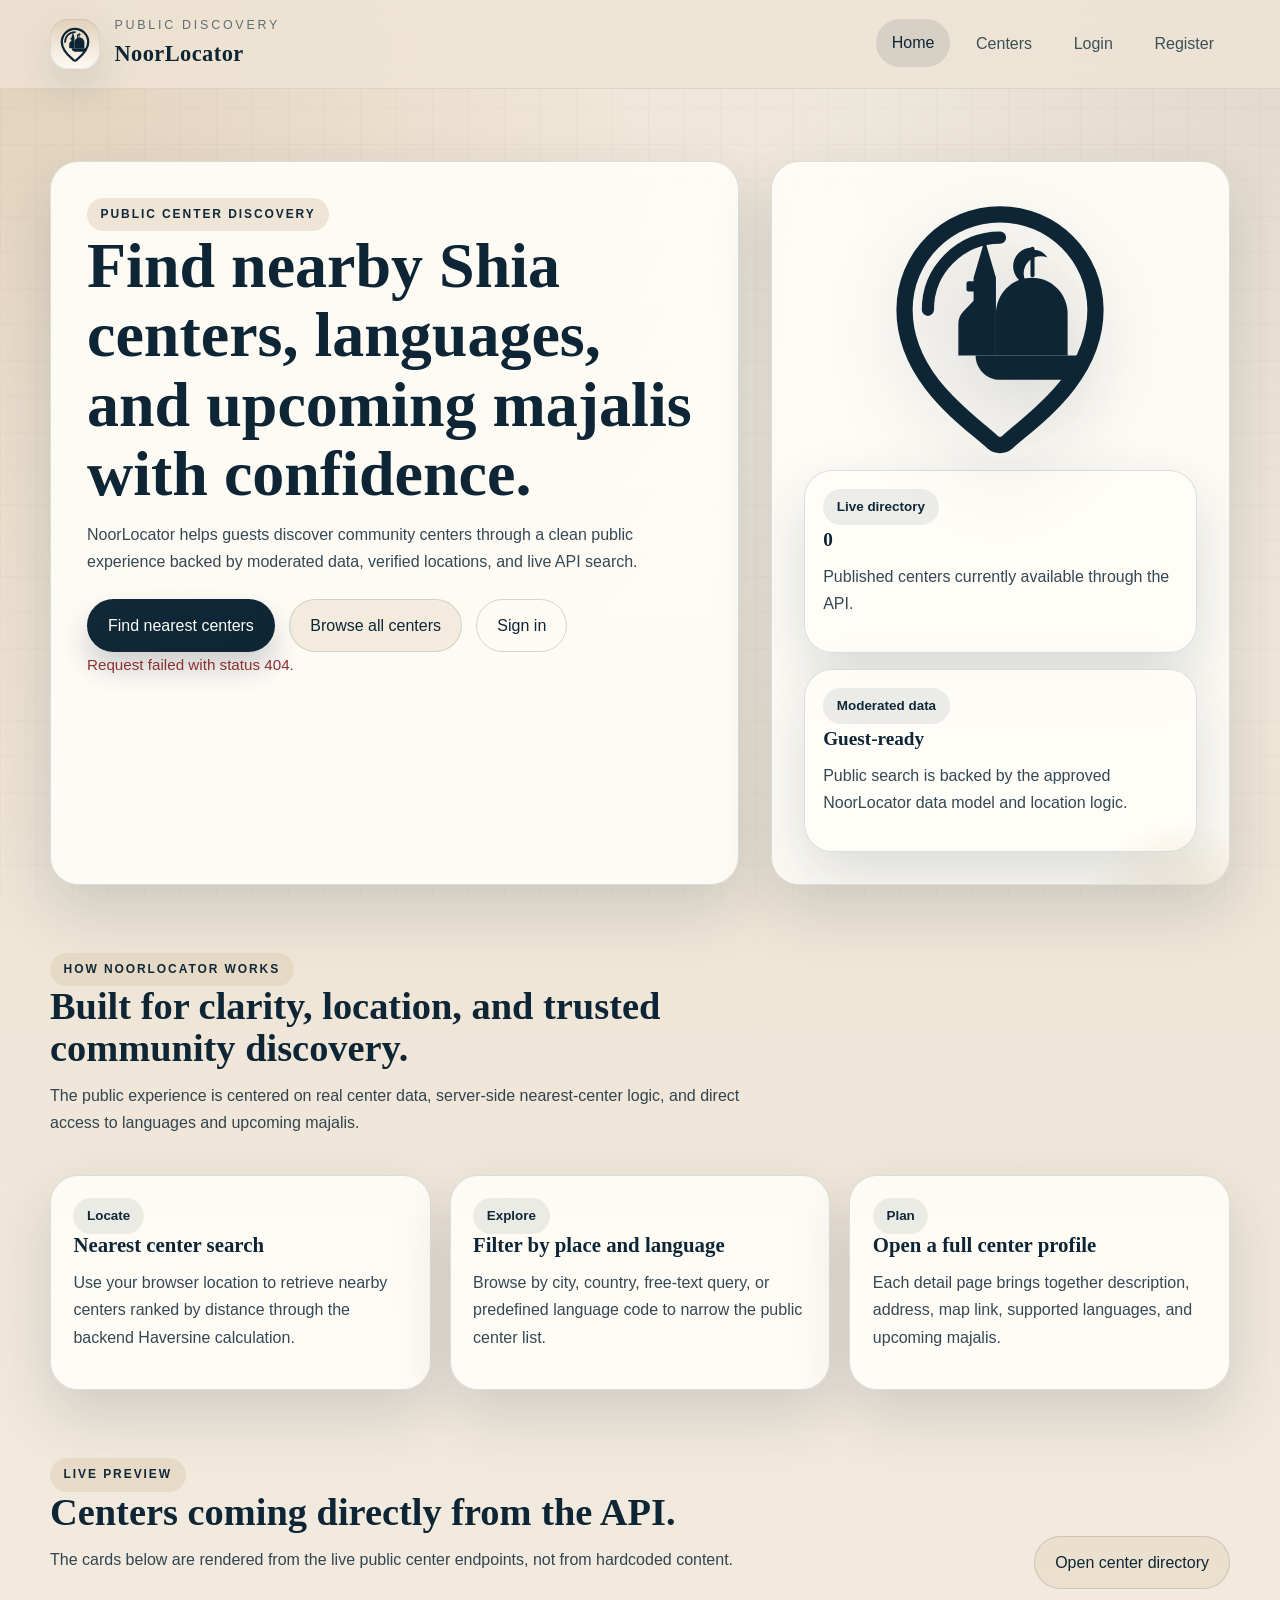
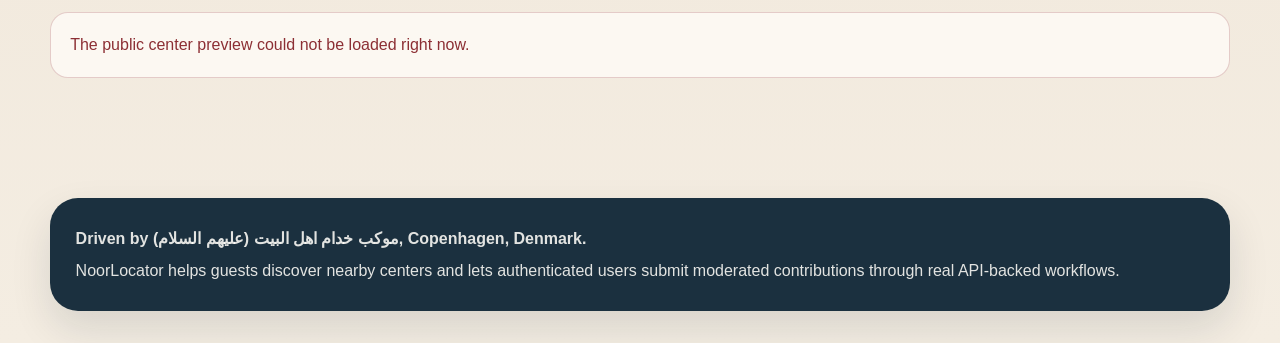
==== frontend/index.html @ 3e0c83bd "phase 7" ====
<!DOCTYPE html>
<html lang="en">
<head>
    <meta charset="utf-8">
    <meta name="viewport" content="width=device-width, initial-scale=1">
    <meta name="theme-color" content="#0D2535">
    <title>NoorLocator | Discover Nearby Centers</title>
    <link rel="icon" type="image/svg+xml" href="assets/favicon.svg">
    <link rel="manifest" href="site.webmanifest">
    <link rel="stylesheet" href="css/style.css">
</head>
<body data-page="home">
    <div data-site-header></div>

    <main class="site-shell">
        <section class="hero hero--discovery">
            <div class="hero__content">
                <span class="eyebrow">Public center discovery</span>
                <h1>Find nearby Shia centers, languages, and upcoming majalis with confidence.</h1>
                <p>NoorLocator helps guests discover community centers through a clean public experience backed by moderated data, verified locations, and live API search.</p>
                <div class="hero__actions">
                    <a class="button button--primary" href="centers.html?locate=1">Find nearest centers</a>
                    <a class="button button--secondary" href="centers.html">Browse all centers</a>
                    <a class="button button--ghost" href="login.html">Sign in</a>
                </div>
                <p id="home-status" class="message">Connecting to the live NoorLocator directory...</p>
            </div>
            <aside class="hero__panel hero__panel--stack">
                <img class="hero__logo" src="assets/logo.svg" alt="NoorLocator logo">
                <div class="mini-stat-grid">
                    <article class="mini-stat">
                        <span class="card__meta">Live directory</span>
                        <strong id="home-center-count">--</strong>
                        <p>Published centers currently available through the API.</p>
                    </article>
                    <article class="mini-stat">
                        <span class="card__meta">Moderated data</span>
                        <strong>Guest-ready</strong>
                        <p>Public search is backed by the approved NoorLocator data model and location logic.</p>
                    </article>
                </div>
            </aside>
        </section>

        <section class="section">
            <div class="section__heading">
                <div class="section__copy">
                    <span class="eyebrow">How NoorLocator works</span>
                    <h2>Built for clarity, location, and trusted community discovery.</h2>
                    <p>The public experience is centered on real center data, server-side nearest-center logic, and direct access to languages and upcoming majalis.</p>
                </div>
            </div>
            <div class="card-grid">
                <article class="card">
                    <span class="card__meta">Locate</span>
                    <h3>Nearest center search</h3>
                    <p>Use your browser location to retrieve nearby centers ranked by distance through the backend Haversine calculation.</p>
                </article>
                <article class="card">
                    <span class="card__meta">Explore</span>
                    <h3>Filter by place and language</h3>
                    <p>Browse by city, country, free-text query, or predefined language code to narrow the public center list.</p>
                </article>
                <article class="card">
                    <span class="card__meta">Plan</span>
                    <h3>Open a full center profile</h3>
                    <p>Each detail page brings together description, address, map link, supported languages, and upcoming majalis.</p>
                </article>
            </div>
        </section>

        <section class="section">
            <div class="section__heading">
                <div class="section__copy">
                    <span class="eyebrow">Live preview</span>
                    <h2>Centers coming directly from the API.</h2>
                    <p>The cards below are rendered from the live public center endpoints, not from hardcoded content.</p>
                </div>
                <a class="button button--secondary" href="centers.html">Open center directory</a>
            </div>
            <div id="featured-centers" class="card-grid"></div>
        </section>
    </main>

    <div data-site-footer></div>

    <script defer src="js/auth.js"></script>
    <script defer src="js/api.js"></script>
    <script defer src="js/layout.js"></script>
    <script defer src="js/app.js"></script>
</body>
</html>
---- frontend/css/style.css ----
:root {
    --color-ink: #0D2535;
    --color-ink-deep: #102838;
    --color-sand: #DCC9AF;
    --color-sand-soft: #CDBFA9;
    --color-cream: #EEE4D6;
    --color-clay: #B8AA94;
    --color-white: #fffdf8;
    --color-success: #2f6a52;
    --color-border: rgba(13, 37, 53, 0.14);
    --shadow-soft: 0 18px 40px rgba(13, 37, 53, 0.12);
    --shadow-card: 0 24px 60px rgba(16, 40, 56, 0.15);
    --radius-sm: 12px;
    --radius-md: 18px;
    --radius-lg: 28px;
    --radius-pill: 999px;
    --content-width: 1180px;
    --transition-base: 180ms ease;
}

* {
    box-sizing: border-box;
}

html {
    scroll-behavior: smooth;
}

body {
    margin: 0;
    min-height: 100vh;
    font-family: "Trebuchet MS", "Segoe UI", sans-serif;
    line-height: 1.6;
    color: var(--color-ink);
    background:
        radial-gradient(circle at top left, rgba(220, 201, 175, 0.8), transparent 38%),
        radial-gradient(circle at top right, rgba(184, 170, 148, 0.35), transparent 28%),
        linear-gradient(180deg, #f7f1e8 0%, var(--color-cream) 42%, #f4ede2 100%);
    position: relative;
}

body::before {
    content: "";
    position: fixed;
    inset: 0;
    background-image:
        linear-gradient(rgba(13, 37, 53, 0.02) 1px, transparent 1px),
        linear-gradient(90deg, rgba(13, 37, 53, 0.02) 1px, transparent 1px);
    background-size: 36px 36px;
    pointer-events: none;
    z-index: -1;
}

img {
    max-width: 100%;
    display: block;
}

a {
    color: inherit;
    text-decoration: none;
}

button,
input,
textarea,
select {
    font: inherit;
}

.site-shell,
.page-shell {
    width: min(var(--content-width), calc(100% - 2rem));
    margin: 0 auto;
    padding-bottom: 1.5rem;
}

.site-header {
    position: sticky;
    top: 0;
    z-index: 20;
    backdrop-filter: blur(12px);
    background: rgba(238, 228, 214, 0.82);
    border-bottom: 1px solid rgba(13, 37, 53, 0.08);
}

.site-header__inner,
.site-footer__inner {
    width: min(var(--content-width), calc(100% - 2rem));
    margin: 0 auto;
}

.site-header__inner {
    display: flex;
    align-items: center;
    justify-content: space-between;
    gap: 1rem;
    padding: 1rem 0;
}

.site-header__panel {
    display: flex;
    align-items: center;
    gap: 1rem;
    margin-left: auto;
}

.brand {
    display: inline-flex;
    align-items: center;
    gap: 0.9rem;
}

.brand__mark {
    width: 50px;
    height: 50px;
    padding: 0.45rem;
    border-radius: 18px;
    background: linear-gradient(180deg, rgba(220, 201, 175, 0.7), rgba(255, 253, 248, 0.9));
    box-shadow: inset 0 0 0 1px rgba(13, 37, 53, 0.08), var(--shadow-soft);
}

.brand__eyebrow {
    display: block;
    font-size: 0.78rem;
    letter-spacing: 0.22em;
    text-transform: uppercase;
    color: rgba(13, 37, 53, 0.62);
}

.brand__title {
    font-family: "Palatino Linotype", "Book Antiqua", Georgia, serif;
    font-size: 1.4rem;
    font-weight: 700;
    letter-spacing: 0.02em;
}

.site-nav {
    display: flex;
    align-items: center;
    flex-wrap: wrap;
    gap: 0.6rem;
    justify-content: flex-end;
}

.site-nav-toggle {
    display: none;
    width: 52px;
    height: 52px;
    align-items: center;
    justify-content: center;
    gap: 0.28rem;
    padding: 0;
    border: 1px solid rgba(13, 37, 53, 0.12);
    border-radius: 16px;
    background: rgba(255, 253, 248, 0.92);
    box-shadow: var(--shadow-soft);
    cursor: pointer;
}

.site-nav-toggle span:not(.sr-only) {
    display: block;
    width: 18px;
    height: 2px;
    border-radius: 999px;
    background: var(--color-ink);
}

.site-nav__link {
    padding: 0.7rem 1rem;
    border-radius: var(--radius-pill);
    color: rgba(13, 37, 53, 0.78);
    transition: background-color var(--transition-base), color var(--transition-base), transform var(--transition-base);
}

.site-nav__link:hover,
.site-nav__link:focus-visible,
.site-nav__link.is-active {
    background: rgba(13, 37, 53, 0.1);
    color: var(--color-ink);
    transform: translateY(-1px);
}

.hero {
    display: grid;
    grid-template-columns: 1.2fr 0.8fr;
    gap: 2rem;
    align-items: center;
    padding: 4.5rem 0 3rem;
}

.hero__content,
.hero__panel,
.panel,
.card,
.form-shell,
.status-card {
    background: rgba(255, 253, 248, 0.92);
    border: 1px solid var(--color-border);
    border-radius: var(--radius-lg);
    box-shadow: var(--shadow-card);
}

.hero__content {
    padding: 2.25rem;
    animation: float-in 420ms ease-out both;
}

.hero__panel {
    padding: 2rem;
    display: grid;
    place-items: center;
    min-height: 100%;
    position: relative;
    overflow: hidden;
}

.hero__panel::after {
    content: "";
    position: absolute;
    inset: auto -15% -22% auto;
    width: 220px;
    height: 220px;
    border-radius: 50%;
    background: radial-gradient(circle, rgba(220, 201, 175, 0.65) 0%, rgba(220, 201, 175, 0) 72%);
}

.hero__logo {
    width: min(260px, 70%);
    filter: drop-shadow(0 24px 36px rgba(13, 37, 53, 0.16));
    z-index: 1;
}

.eyebrow {
    display: inline-flex;
    align-items: center;
    gap: 0.5rem;
    padding: 0.45rem 0.85rem;
    border-radius: var(--radius-pill);
    background: rgba(220, 201, 175, 0.45);
    color: var(--color-ink-deep);
    letter-spacing: 0.16em;
    text-transform: uppercase;
    font-size: 0.75rem;
    font-weight: 700;
}

h1,
h2,
h3,
h4 {
    margin: 0 0 0.8rem;
    font-family: "Palatino Linotype", "Book Antiqua", Georgia, serif;
    line-height: 1.08;
}

h1 {
    font-size: clamp(2.7rem, 5vw, 4.6rem);
}

h2 {
    font-size: clamp(2rem, 3vw, 2.8rem);
}

h3 {
    font-size: 1.3rem;
}

p {
    margin: 0 0 1rem;
    color: rgba(13, 37, 53, 0.84);
    line-height: 1.7;
}

.hero__actions,
.button-row {
    display: flex;
    flex-wrap: wrap;
    gap: 0.9rem;
    margin-top: 1.5rem;
}

.button {
    display: inline-flex;
    align-items: center;
    justify-content: center;
    gap: 0.45rem;
    min-height: 48px;
    padding: 0.8rem 1.25rem;
    border: 1px solid transparent;
    border-radius: var(--radius-pill);
    cursor: pointer;
    transition: transform var(--transition-base), box-shadow var(--transition-base), border-color var(--transition-base), background-color var(--transition-base);
}

.button:hover,
.button:focus-visible {
    transform: translateY(-1px);
}

.button--primary {
    background: linear-gradient(135deg, var(--color-ink-deep), var(--color-ink));
    color: var(--color-white);
    box-shadow: 0 16px 28px rgba(13, 37, 53, 0.2);
}

.button--secondary {
    background: rgba(220, 201, 175, 0.32);
    color: var(--color-ink);
    border-color: rgba(13, 37, 53, 0.14);
}

.button--ghost {
    background: transparent;
    border-color: rgba(13, 37, 53, 0.18);
    color: var(--color-ink);
}

.button--danger {
    background: rgba(140, 47, 52, 0.08);
    border-color: rgba(140, 47, 52, 0.16);
    color: #8c2f34;
}

.section {
    padding: 1.25rem 0 3rem;
}

.section-stack {
    padding-top: 0;
}

.section__heading {
    display: flex;
    align-items: end;
    justify-content: space-between;
    gap: 1rem;
    margin-bottom: 1.4rem;
}

.section__heading--tight {
    margin-bottom: 1rem;
}

.section__copy {
    max-width: 720px;
}

.card-grid,
.dashboard-grid,
.detail-grid {
    display: grid;
    gap: 1.2rem;
}

.card-grid {
    grid-template-columns: repeat(auto-fit, minmax(240px, 1fr));
}

.dashboard-grid {
    grid-template-columns: repeat(auto-fit, minmax(260px, 1fr));
}

.detail-grid {
    grid-template-columns: minmax(0, 1.35fr) minmax(280px, 0.65fr);
}

.detail-grid--dashboard {
    grid-template-columns: repeat(2, minmax(0, 1fr));
    align-items: start;
}

.card,
.panel,
.status-card,
.form-shell {
    padding: 1.4rem;
}

.card__meta,
.status-pill {
    display: inline-flex;
    align-items: center;
    gap: 0.5rem;
    padding: 0.45rem 0.85rem;
    border-radius: var(--radius-pill);
    background: rgba(16, 40, 56, 0.08);
    color: var(--color-ink-deep);
    font-size: 0.84rem;
    font-weight: 700;
}

.status-pill--success {
    background: rgba(47, 106, 82, 0.14);
    color: var(--color-success);
}

.status-pill--muted {
    background: rgba(184, 170, 148, 0.18);
}

.list {
    display: grid;
    gap: 0.75rem;
    margin: 0;
    padding: 0;
    list-style: none;
}

.list__item {
    padding: 0.9rem 1rem;
    border-radius: var(--radius-md);
    background: rgba(238, 228, 214, 0.55);
    border: 1px solid rgba(13, 37, 53, 0.08);
}

.empty-state {
    padding: 1.2rem;
    border-radius: var(--radius-md);
    border: 1px dashed rgba(13, 37, 53, 0.18);
    background: rgba(255, 253, 248, 0.74);
    color: rgba(13, 37, 53, 0.72);
}

.form-shell {
    width: min(640px, 100%);
    margin: 0 auto;
}

.form {
    display: grid;
    gap: 1rem;
}

.form__group {
    display: grid;
    gap: 0.45rem;
}

.form__label {
    font-weight: 700;
}

.form__control {
    width: 100%;
    min-height: 50px;
    padding: 0.9rem 1rem;
    border-radius: 14px;
    border: 1px solid rgba(13, 37, 53, 0.18);
    background: rgba(255, 253, 248, 0.94);
    color: var(--color-ink);
    transition: border-color var(--transition-base), box-shadow var(--transition-base);
}

.form__control:focus {
    border-color: rgba(16, 40, 56, 0.56);
    outline: none;
    box-shadow: 0 0 0 4px rgba(220, 201, 175, 0.4);
}

.form__control--compact {
    min-height: 48px;
}

textarea.form__control {
    min-height: 130px;
    resize: vertical;
}

.message {
    min-height: 1.4rem;
    font-size: 0.95rem;
}

.message--success {
    color: var(--color-success);
}

.message--error {
    color: #8c2f34;
}

.page-hero {
    padding: 3rem 0 1rem;
}

.page-hero--split {
    display: grid;
    grid-template-columns: minmax(0, 1.2fr) minmax(280px, 0.8fr);
    gap: 1.2rem;
    align-items: stretch;
}

.page-hero__content,
.page-hero__aside,
.mini-stat,
.info-card {
    background: rgba(255, 253, 248, 0.92);
    border: 1px solid var(--color-border);
    border-radius: var(--radius-lg);
    box-shadow: var(--shadow-card);
}

.page-hero__content {
    padding: 2rem;
}

.detail-meta {
    display: flex;
    flex-wrap: wrap;
    gap: 0.6rem;
    margin-bottom: 1rem;
}

.site-footer {
    margin-top: 2rem;
    padding: 1rem 0 2rem;
}

.site-footer__inner {
    padding: 1.4rem 1.6rem;
    border-radius: var(--radius-lg);
    background: rgba(13, 37, 53, 0.94);
    color: rgba(255, 253, 248, 0.88);
    box-shadow: var(--shadow-soft);
}

.site-footer__inner p {
    color: inherit;
    margin: 0.3rem 0;
}

.site-footer__credit {
    font-weight: 700;
}

.dashboard-nav {
    display: flex;
    flex-wrap: wrap;
    gap: 0.75rem;
}

.dashboard-nav__link {
    padding: 0.75rem 1rem;
    border-radius: var(--radius-pill);
    background: rgba(255, 253, 248, 0.86);
    border: 1px solid var(--color-border);
    box-shadow: var(--shadow-soft);
    color: rgba(13, 37, 53, 0.82);
    transition: transform var(--transition-base), background-color var(--transition-base), color var(--transition-base);
}

.dashboard-nav__link:hover,
.dashboard-nav__link:focus-visible {
    transform: translateY(-1px);
    background: rgba(220, 201, 175, 0.45);
    color: var(--color-ink);
}

.toolbar-row {
    display: flex;
    flex-wrap: wrap;
    align-items: end;
    gap: 1rem;
    margin-bottom: 1rem;
}

.toolbar-row__control {
    flex: 1 1 260px;
    margin: 0;
}

.utility-row {
    display: flex;
    flex-wrap: wrap;
    gap: 0.7rem;
    align-items: center;
}

.utility-row--panel {
    justify-content: flex-end;
}

.utility-row--wrap {
    row-gap: 0.45rem;
}

.hero--discovery {
    align-items: stretch;
}

.hero__panel--stack {
    gap: 1rem;
    align-content: start;
}

.hero__logo--detail {
    width: min(180px, 55%);
}

.mini-stat-grid,
.info-grid {
    display: grid;
    gap: 1rem;
    width: 100%;
}

.mini-stat,
.info-card {
    padding: 1.15rem;
}

.mini-stat strong,
.info-card strong {
    display: block;
    margin-bottom: 0.45rem;
    font-family: "Palatino Linotype", "Book Antiqua", Georgia, serif;
    font-size: 1.2rem;
}

.filter-form {
    width: 100%;
}

.filter-grid {
    display: grid;
    grid-template-columns: repeat(auto-fit, minmax(210px, 1fr));
    gap: 1rem;
}

.card__header {
    display: flex;
    align-items: start;
    justify-content: space-between;
    gap: 0.75rem;
    margin-bottom: 0.85rem;
}

.card__excerpt {
    min-height: 4.8rem;
}

.card--interactive {
    display: flex;
    flex-direction: column;
}

.card--interactive .button-row {
    margin-top: auto;
}

.chip-list {
    display: flex;
    flex-wrap: wrap;
    gap: 0.7rem;
}

.chip {
    display: inline-flex;
    align-items: center;
    gap: 0.35rem;
    padding: 0.55rem 0.85rem;
    border-radius: var(--radius-pill);
    background: rgba(16, 40, 56, 0.08);
    color: var(--color-ink-deep);
    border: 1px solid rgba(13, 37, 53, 0.08);
    font-size: 0.92rem;
    font-weight: 700;
}

.chip--muted {
    background: rgba(220, 201, 175, 0.38);
}

.checkbox-grid {
    display: grid;
    grid-template-columns: repeat(auto-fit, minmax(180px, 1fr));
    gap: 0.85rem;
}

.checkbox-card {
    display: flex;
    gap: 0.75rem;
    align-items: start;
    padding: 0.95rem 1rem;
    border-radius: var(--radius-md);
    border: 1px solid rgba(13, 37, 53, 0.12);
    background: rgba(255, 253, 248, 0.86);
}

.checkbox-card input {
    margin-top: 0.2rem;
}

.checkbox-card strong {
    display: block;
    margin-bottom: 0.2rem;
}

.checkbox-card span {
    color: rgba(13, 37, 53, 0.66);
    font-size: 0.92rem;
}

.table-shell {
    overflow-x: auto;
    border-radius: var(--radius-lg);
    border: 1px solid var(--color-border);
    background: rgba(255, 253, 248, 0.92);
    box-shadow: var(--shadow-card);
}

.data-table {
    width: 100%;
    border-collapse: collapse;
    min-width: 720px;
}

.data-table th,
.data-table td {
    padding: 0.9rem 1rem;
    text-align: left;
    border-bottom: 1px solid rgba(13, 37, 53, 0.08);
    vertical-align: top;
}

.data-table th {
    background: rgba(220, 201, 175, 0.2);
    font-size: 0.84rem;
    letter-spacing: 0.08em;
    text-transform: uppercase;
    color: rgba(13, 37, 53, 0.74);
}

.data-table tr:last-child td {
    border-bottom: 0;
}

.data-table__mono {
    font-family: Consolas, "Courier New", monospace;
    font-size: 0.86rem;
}

.stack-list {
    display: grid;
    gap: 1rem;
}

.list-card {
    padding: 1rem;
    border-radius: var(--radius-md);
    border: 1px solid rgba(13, 37, 53, 0.08);
    background: rgba(238, 228, 214, 0.42);
}

.list-card__head {
    display: flex;
    flex-wrap: wrap;
    align-items: start;
    justify-content: space-between;
    gap: 0.75rem;
    margin-bottom: 0.8rem;
}

.list-card__head h4 {
    margin-bottom: 0;
}

.list-card__meta {
    margin: 0;
    color: rgba(13, 37, 53, 0.68);
}

.status-badge {
    display: inline-flex;
    align-items: center;
    justify-content: center;
    min-width: 96px;
    padding: 0.5rem 0.9rem;
    border-radius: var(--radius-pill);
    border: 1px solid transparent;
    font-size: 0.84rem;
    font-weight: 700;
}

.status-badge--pending {
    background: rgba(220, 201, 175, 0.34);
    border-color: rgba(184, 170, 148, 0.28);
    color: var(--color-ink-deep);
}

.status-badge--approved {
    background: rgba(47, 106, 82, 0.14);
    border-color: rgba(47, 106, 82, 0.2);
    color: var(--color-success);
}

.status-badge--rejected {
    background: rgba(140, 47, 52, 0.08);
    border-color: rgba(140, 47, 52, 0.16);
    color: #8c2f34;
}

.status-badge--reviewed {
    background: rgba(16, 40, 56, 0.08);
    border-color: rgba(16, 40, 56, 0.15);
    color: var(--color-ink-deep);
}

.text-emphasis {
    color: var(--color-ink-deep);
}

.text-emphasis--success {
    color: var(--color-success);
}

.text-emphasis--error {
    color: #8c2f34;
}

.empty-state--soft {
    background: rgba(255, 253, 248, 0.86);
}

.empty-state--error {
    border-style: solid;
    border-color: rgba(140, 47, 52, 0.22);
    color: #8c2f34;
}

.skeleton {
    display: block;
    border-radius: 999px;
    background: linear-gradient(90deg, rgba(220, 201, 175, 0.4), rgba(255, 253, 248, 0.9), rgba(220, 201, 175, 0.4));
    background-size: 180% 100%;
    animation: shimmer 1.2s linear infinite;
}

.skeleton--line {
    height: 0.9rem;
    margin-bottom: 0.75rem;
}

.skeleton--sm {
    width: 36%;
}

.skeleton--md {
    width: 62%;
}

.skeleton--lg {
    width: 84%;
}

.card--loading,
.info-card--loading {
    overflow: hidden;
}

.toast-root {
    position: fixed;
    top: 1rem;
    right: 1rem;
    z-index: 90;
    display: grid;
    gap: 0.75rem;
    width: min(360px, calc(100vw - 2rem));
}

.toast {
    display: flex;
    align-items: start;
    justify-content: space-between;
    gap: 1rem;
    padding: 1rem 1.1rem;
    border-radius: var(--radius-md);
    border: 1px solid var(--color-border);
    background: rgba(255, 253, 248, 0.98);
    box-shadow: var(--shadow-soft);
    color: var(--color-ink);
    animation: float-in 220ms ease-out both;
    transition: opacity 180ms ease, transform 180ms ease;
}

.toast--success {
    border-color: rgba(47, 106, 82, 0.18);
}

.toast--error {
    border-color: rgba(140, 47, 52, 0.18);
    color: #8c2f34;
    background: rgba(255, 248, 248, 0.98);
}

.toast__content {
    display: grid;
    gap: 0.2rem;
}

.toast__title {
    font-size: 0.82rem;
    letter-spacing: 0.08em;
    text-transform: uppercase;
}

.toast__close {
    border: 0;
    background: transparent;
    color: inherit;
    cursor: pointer;
    font-size: 1.35rem;
    line-height: 1;
    padding: 0;
}

.toast--leaving {
    opacity: 0;
    transform: translateX(12px);
}

@keyframes float-in {
    from {
        opacity: 0;
        transform: translateY(18px);
    }

    to {
        opacity: 1;
        transform: translateY(0);
    }
}

@keyframes shimmer {
    0% {
        background-position: 180% 0;
    }

    100% {
        background-position: -20% 0;
    }
}

@media (max-width: 960px) {
    .hero,
    .detail-grid,
    .page-hero--split {
        grid-template-columns: 1fr;
    }

    .hero {
        padding-top: 3rem;
    }
}

@media (max-width: 720px) {
    .site-header__inner,
    .section__heading {
        align-items: start;
        flex-direction: column;
    }

    .site-header__inner {
        position: relative;
    }

    .site-nav-toggle {
        display: inline-flex;
        position: absolute;
        top: 1rem;
        right: 0;
    }

    .site-header__panel {
        display: none;
        width: 100%;
        margin-left: 0;
        padding: 1rem;
        border-radius: var(--radius-lg);
        border: 1px solid rgba(13, 37, 53, 0.08);
        background: rgba(255, 253, 248, 0.94);
        box-shadow: var(--shadow-soft);
        flex-direction: column;
        align-items: stretch;
    }

    .site-header__panel.is-open {
        display: flex;
    }

    .site-nav,
    .utility-row--panel {
        width: 100%;
        justify-content: flex-start;
    }

    .site-nav {
        flex-direction: column;
        align-items: stretch;
    }

    .site-nav__link {
        width: 100%;
    }

    .card__header,
    .list-card__head {
        flex-direction: column;
    }

    .brand__title {
        font-size: 1.2rem;
    }

    .hero__content,
    .hero__panel,
    .page-hero__content,
    .card,
    .panel,
    .status-card,
    .form-shell,
    .mini-stat,
    .info-card {
        padding: 1.2rem;
    }

    h1 {
        font-size: 2.6rem;
    }

    .toast-root {
        top: auto;
        right: 1rem;
        bottom: 1rem;
    }
}

.sr-only {
    position: absolute;
    width: 1px;
    height: 1px;
    padding: 0;
    margin: -1px;
    overflow: hidden;
    clip: rect(0, 0, 0, 0);
    white-space: nowrap;
    border: 0;
}
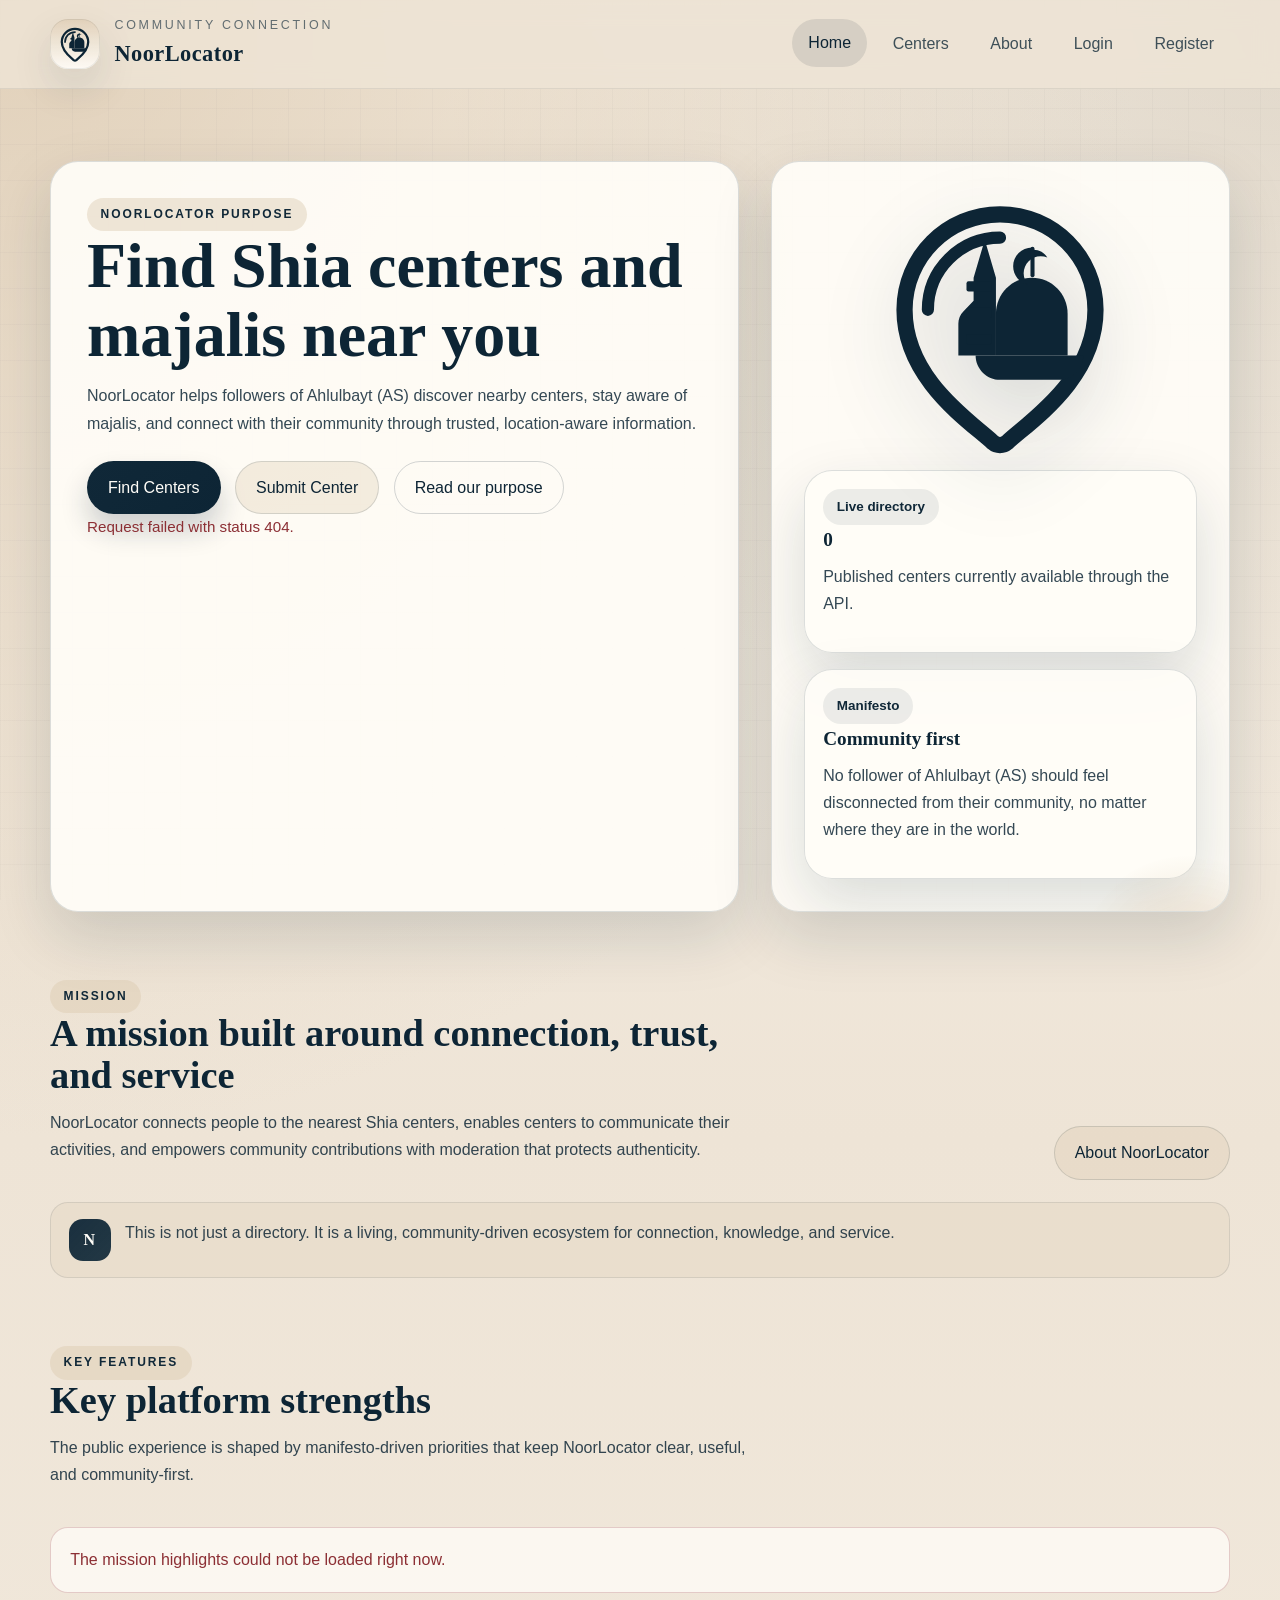
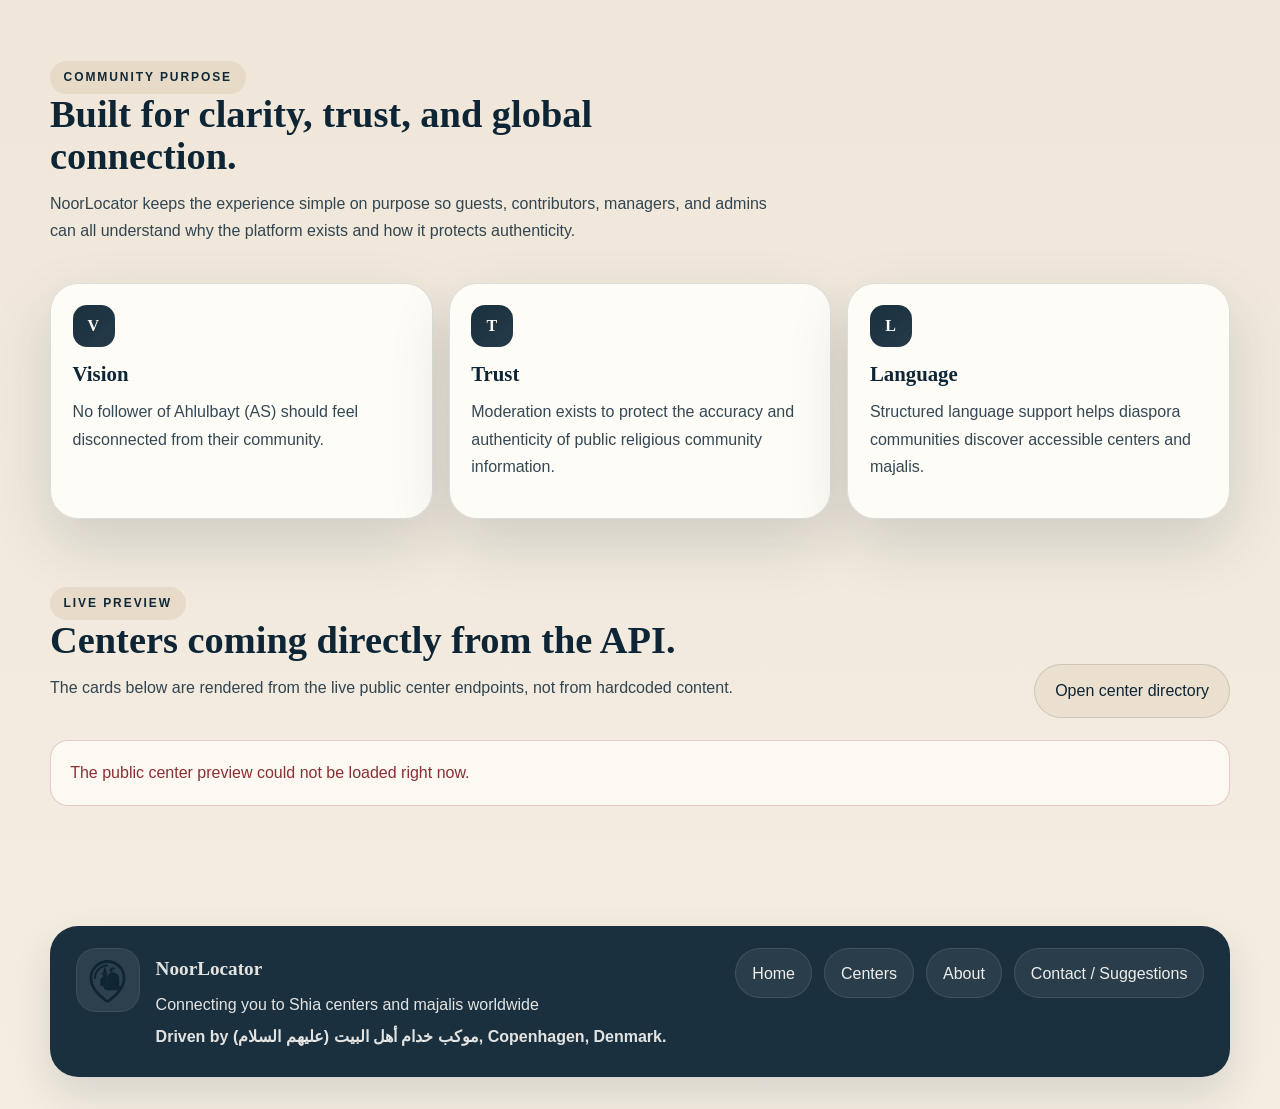
==== commit 26165cd3: "phase 9" ====
--- a/frontend/index.html
+++ b/frontend/index.html
@@ -15,13 +15,13 @@
     <main class="site-shell">
         <section class="hero hero--discovery">
             <div class="hero__content">
-                <span class="eyebrow">Public center discovery</span>
-                <h1>Find nearby Shia centers, languages, and upcoming majalis with confidence.</h1>
-                <p>NoorLocator helps guests discover community centers through a clean public experience backed by moderated data, verified locations, and live API search.</p>
+                <span class="eyebrow">NoorLocator purpose</span>
+                <h1 id="home-hero-title">Find Shia centers and majalis near you</h1>
+                <p id="home-hero-description">NoorLocator helps followers of Ahlulbayt (AS) discover nearby centers, stay aware of majalis, and connect with their community through trusted, location-aware information.</p>
                 <div class="hero__actions">
-                    <a class="button button--primary" href="centers.html?locate=1">Find nearest centers</a>
-                    <a class="button button--secondary" href="centers.html">Browse all centers</a>
-                    <a class="button button--ghost" href="login.html">Sign in</a>
+                    <a class="button button--primary" href="centers.html?locate=1">Find Centers</a>
+                    <a id="home-submit-center-link" class="button button--secondary" href="register.html">Submit Center</a>
+                    <a class="button button--ghost" href="/about">Read our purpose</a>
                 </div>
                 <p id="home-status" class="message">Connecting to the live NoorLocator directory...</p>
             </div>
@@ -34,9 +34,9 @@
                         <p>Published centers currently available through the API.</p>
                     </article>
                     <article class="mini-stat">
-                        <span class="card__meta">Moderated data</span>
-                        <strong>Guest-ready</strong>
-                        <p>Public search is backed by the approved NoorLocator data model and location logic.</p>
+                        <span class="card__meta">Manifesto</span>
+                        <strong id="home-hero-highlight">Community first</strong>
+                        <p>No follower of Ahlulbayt (AS) should feel disconnected from their community, no matter where they are in the world.</p>
                     </article>
                 </div>
             </aside>
@@ -45,26 +45,68 @@
         <section class="section">
             <div class="section__heading">
                 <div class="section__copy">
-                    <span class="eyebrow">How NoorLocator works</span>
-                    <h2>Built for clarity, location, and trusted community discovery.</h2>
-                    <p>The public experience is centered on real center data, server-side nearest-center logic, and direct access to languages and upcoming majalis.</p>
+                    <span class="eyebrow">Mission</span>
+                    <h2 id="home-mission-title">A mission built around connection, trust, and service</h2>
+                    <p id="home-mission-description">NoorLocator connects people to the nearest Shia centers, enables centers to communicate their activities, and empowers community contributions with moderation that protects authenticity.</p>
+                </div>
+                <a class="button button--secondary" href="/about">About NoorLocator</a>
+            </div>
+            <div class="identity-note">
+                <div class="identity-note__mark">N</div>
+                <p id="home-mission-highlight">This is not just a directory. It is a living, community-driven ecosystem for connection, knowledge, and service.</p>
+            </div>
+        </section>
+
+        <section class="section">
+            <div class="section__heading">
+                <div class="section__copy">
+                    <span class="eyebrow">Key features</span>
+                    <h2 id="home-features-title">Key platform strengths</h2>
+                    <p id="home-features-description">The public experience is shaped by manifesto-driven priorities that keep NoorLocator clear, useful, and community-first.</p>
                 </div>
             </div>
-            <div class="card-grid">
-                <article class="card">
-                    <span class="card__meta">Locate</span>
-                    <h3>Nearest center search</h3>
-                    <p>Use your browser location to retrieve nearby centers ranked by distance through the backend Haversine calculation.</p>
+            <div id="home-feature-highlights" class="card-grid">
+                <article class="card card--loading">
+                    <span class="skeleton skeleton--line skeleton--sm"></span>
+                    <span class="skeleton skeleton--line skeleton--lg"></span>
+                    <span class="skeleton skeleton--line"></span>
                 </article>
-                <article class="card">
-                    <span class="card__meta">Explore</span>
-                    <h3>Filter by place and language</h3>
-                    <p>Browse by city, country, free-text query, or predefined language code to narrow the public center list.</p>
+                <article class="card card--loading">
+                    <span class="skeleton skeleton--line skeleton--sm"></span>
+                    <span class="skeleton skeleton--line skeleton--lg"></span>
+                    <span class="skeleton skeleton--line"></span>
                 </article>
-                <article class="card">
-                    <span class="card__meta">Plan</span>
-                    <h3>Open a full center profile</h3>
-                    <p>Each detail page brings together description, address, map link, supported languages, and upcoming majalis.</p>
+                <article class="card card--loading">
+                    <span class="skeleton skeleton--line skeleton--sm"></span>
+                    <span class="skeleton skeleton--line skeleton--lg"></span>
+                    <span class="skeleton skeleton--line"></span>
+                </article>
+            </div>
+        </section>
+
+        <section class="section">
+            <div class="section__heading">
+                <div class="section__copy">
+                    <span class="eyebrow">Community purpose</span>
+                    <h2>Built for clarity, trust, and global connection.</h2>
+                    <p>NoorLocator keeps the experience simple on purpose so guests, contributors, managers, and admins can all understand why the platform exists and how it protects authenticity.</p>
+                </div>
+            </div>
+            <div class="identity-grid">
+                <article class="identity-card">
+                    <div class="identity-card__mark">V</div>
+                    <h3>Vision</h3>
+                    <p>No follower of Ahlulbayt (AS) should feel disconnected from their community.</p>
+                </article>
+                <article class="identity-card">
+                    <div class="identity-card__mark">T</div>
+                    <h3>Trust</h3>
+                    <p>Moderation exists to protect the accuracy and authenticity of public religious community information.</p>
+                </article>
+                <article class="identity-card">
+                    <div class="identity-card__mark">L</div>
+                    <h3>Language</h3>
+                    <p>Structured language support helps diaspora communities discover accessible centers and majalis.</p>
                 </article>
             </div>
         </section>
--- a/frontend/css/style.css
+++ b/frontend/css/style.css
@@ -231,6 +231,16 @@
     z-index: 1;
 }
 
+.hero__banner {
+    width: 100%;
+    min-height: 240px;
+    max-height: 340px;
+    object-fit: cover;
+    border-radius: 24px;
+    box-shadow: var(--shadow-soft);
+    z-index: 1;
+}
+
 .eyebrow {
     display: inline-flex;
     align-items: center;
@@ -437,8 +447,27 @@
     gap: 0.45rem;
 }
 
+.form__group--checkbox {
+    align-content: start;
+}
+
 .form__label {
     font-weight: 700;
+}
+
+.checkbox {
+    display: inline-flex;
+    align-items: start;
+    gap: 0.65rem;
+    min-height: 50px;
+    padding: 0.85rem 1rem;
+    border-radius: 14px;
+    border: 1px solid rgba(13, 37, 53, 0.12);
+    background: rgba(255, 253, 248, 0.86);
+}
+
+.checkbox input {
+    margin-top: 0.2rem;
 }
 
 .form__control {
@@ -525,6 +554,34 @@
     box-shadow: var(--shadow-soft);
 }
 
+.site-footer__grid {
+    display: grid;
+    grid-template-columns: minmax(0, 1fr) auto;
+    gap: 1.5rem;
+    align-items: start;
+}
+
+.site-footer__brand {
+    display: flex;
+    gap: 1rem;
+    align-items: start;
+}
+
+.site-footer__logo {
+    width: 64px;
+    height: 64px;
+    padding: 0.6rem;
+    border-radius: 20px;
+    background: rgba(255, 253, 248, 0.08);
+    box-shadow: inset 0 0 0 1px rgba(255, 253, 248, 0.08);
+}
+
+.site-footer__title {
+    font-family: "Palatino Linotype", "Book Antiqua", Georgia, serif;
+    font-size: 1.2rem;
+    font-weight: 700;
+}
+
 .site-footer__inner p {
     color: inherit;
     margin: 0.3rem 0;
@@ -532,6 +589,31 @@
 
 .site-footer__credit {
     font-weight: 700;
+}
+
+.footer-nav {
+    display: flex;
+    flex-wrap: wrap;
+    gap: 0.75rem;
+    justify-content: flex-end;
+}
+
+.footer-nav__link {
+    display: inline-flex;
+    align-items: center;
+    min-height: 44px;
+    padding: 0.7rem 1rem;
+    border-radius: var(--radius-pill);
+    border: 1px solid rgba(255, 253, 248, 0.12);
+    background: rgba(255, 253, 248, 0.06);
+    color: rgba(255, 253, 248, 0.92);
+    transition: transform var(--transition-base), background-color var(--transition-base);
+}
+
+.footer-nav__link:hover,
+.footer-nav__link:focus-visible {
+    transform: translateY(-1px);
+    background: rgba(255, 253, 248, 0.14);
 }
 
 .dashboard-nav {
@@ -626,6 +708,102 @@
     display: grid;
     grid-template-columns: repeat(auto-fit, minmax(210px, 1fr));
     gap: 1rem;
+}
+
+.identity-note {
+    display: flex;
+    gap: 0.9rem;
+    align-items: start;
+    padding: 1rem 1.1rem;
+    border-radius: var(--radius-md);
+    border: 1px solid rgba(13, 37, 53, 0.1);
+    background: rgba(220, 201, 175, 0.22);
+}
+
+.identity-note--panel {
+    width: 100%;
+}
+
+.identity-note__mark,
+.identity-card__mark,
+.manifesto-section__mark,
+.principle-card__mark {
+    display: inline-grid;
+    place-items: center;
+    width: 42px;
+    height: 42px;
+    flex: 0 0 42px;
+    border-radius: 14px;
+    background: linear-gradient(135deg, rgba(16, 40, 56, 0.96), rgba(13, 37, 53, 0.9));
+    color: var(--color-white);
+    font-family: "Palatino Linotype", "Book Antiqua", Georgia, serif;
+    font-weight: 700;
+    letter-spacing: 0.04em;
+}
+
+.identity-note p {
+    margin: 0;
+}
+
+.identity-grid,
+.principle-grid,
+.manifesto-stack {
+    display: grid;
+    gap: 1rem;
+}
+
+.identity-grid {
+    grid-template-columns: repeat(auto-fit, minmax(220px, 1fr));
+}
+
+.identity-card,
+.principle-card,
+.manifesto-section {
+    padding: 1.35rem;
+    border-radius: var(--radius-lg);
+    border: 1px solid var(--color-border);
+    background: rgba(255, 253, 248, 0.92);
+    box-shadow: var(--shadow-card);
+}
+
+.identity-card h3,
+.principle-card h3 {
+    margin-top: 1rem;
+}
+
+.manifesto-section__head {
+    display: flex;
+    gap: 1rem;
+    align-items: start;
+    margin-bottom: 1rem;
+}
+
+.manifesto-list {
+    display: grid;
+    gap: 0.9rem;
+}
+
+.manifesto-list__item {
+    display: flex;
+    gap: 0.8rem;
+    align-items: start;
+    padding: 1rem;
+    border-radius: var(--radius-md);
+    border: 1px solid rgba(13, 37, 53, 0.08);
+    background: rgba(238, 228, 214, 0.4);
+}
+
+.manifesto-list__icon {
+    width: 12px;
+    height: 12px;
+    margin-top: 0.55rem;
+    border-radius: 50%;
+    background: var(--color-ink);
+    flex: 0 0 12px;
+}
+
+.manifesto-list__item p {
+    margin: 0;
 }
 
 .card__header {
@@ -746,11 +924,63 @@
     gap: 1rem;
 }
 
+.gallery-grid {
+    display: grid;
+    grid-template-columns: repeat(auto-fit, minmax(200px, 1fr));
+    gap: 1rem;
+}
+
 .list-card {
     padding: 1rem;
     border-radius: var(--radius-md);
     border: 1px solid rgba(13, 37, 53, 0.08);
     background: rgba(238, 228, 214, 0.42);
+}
+
+.gallery-card {
+    display: grid;
+    gap: 0.8rem;
+    padding: 0.9rem;
+    border-radius: var(--radius-md);
+    border: 1px solid rgba(13, 37, 53, 0.08);
+    background: rgba(255, 253, 248, 0.9);
+}
+
+.gallery-card__image {
+    width: 100%;
+    aspect-ratio: 4 / 3;
+    object-fit: cover;
+    border-radius: 18px;
+    background: rgba(220, 201, 175, 0.18);
+}
+
+.gallery-card__head,
+.announcement-card__head {
+    display: flex;
+    align-items: start;
+    justify-content: space-between;
+    gap: 0.75rem;
+}
+
+.gallery-card__meta,
+.announcement-card__meta {
+    margin: 0;
+    color: rgba(13, 37, 53, 0.68);
+}
+
+.gallery-card__actions {
+    display: flex;
+    flex-wrap: wrap;
+    gap: 0.65rem;
+}
+
+.announcement-card__image {
+    width: 100%;
+    max-height: 260px;
+    object-fit: cover;
+    border-radius: 18px;
+    margin-bottom: 1rem;
+    background: rgba(220, 201, 175, 0.18);
 }
 
 .list-card__head {
@@ -805,6 +1035,24 @@
     background: rgba(16, 40, 56, 0.08);
     border-color: rgba(16, 40, 56, 0.15);
     color: var(--color-ink-deep);
+}
+
+.status-badge--draft {
+    background: rgba(220, 201, 175, 0.34);
+    border-color: rgba(184, 170, 148, 0.28);
+    color: var(--color-ink-deep);
+}
+
+.status-badge--published {
+    background: rgba(47, 106, 82, 0.14);
+    border-color: rgba(47, 106, 82, 0.2);
+    color: var(--color-success);
+}
+
+.status-badge--archived {
+    background: rgba(16, 40, 56, 0.08);
+    border-color: rgba(16, 40, 56, 0.15);
+    color: rgba(13, 37, 53, 0.68);
 }
 
 .text-emphasis {
@@ -1005,8 +1253,14 @@
     }
 
     .card__header,
-    .list-card__head {
+    .list-card__head,
+    .manifesto-section__head,
+    .site-footer__brand {
         flex-direction: column;
+    }
+
+    .site-footer__grid {
+        grid-template-columns: 1fr;
     }
 
     .brand__title {
@@ -1034,6 +1288,10 @@
         right: 1rem;
         bottom: 1rem;
     }
+
+    .footer-nav {
+        justify-content: flex-start;
+    }
 }
 
 .sr-only {
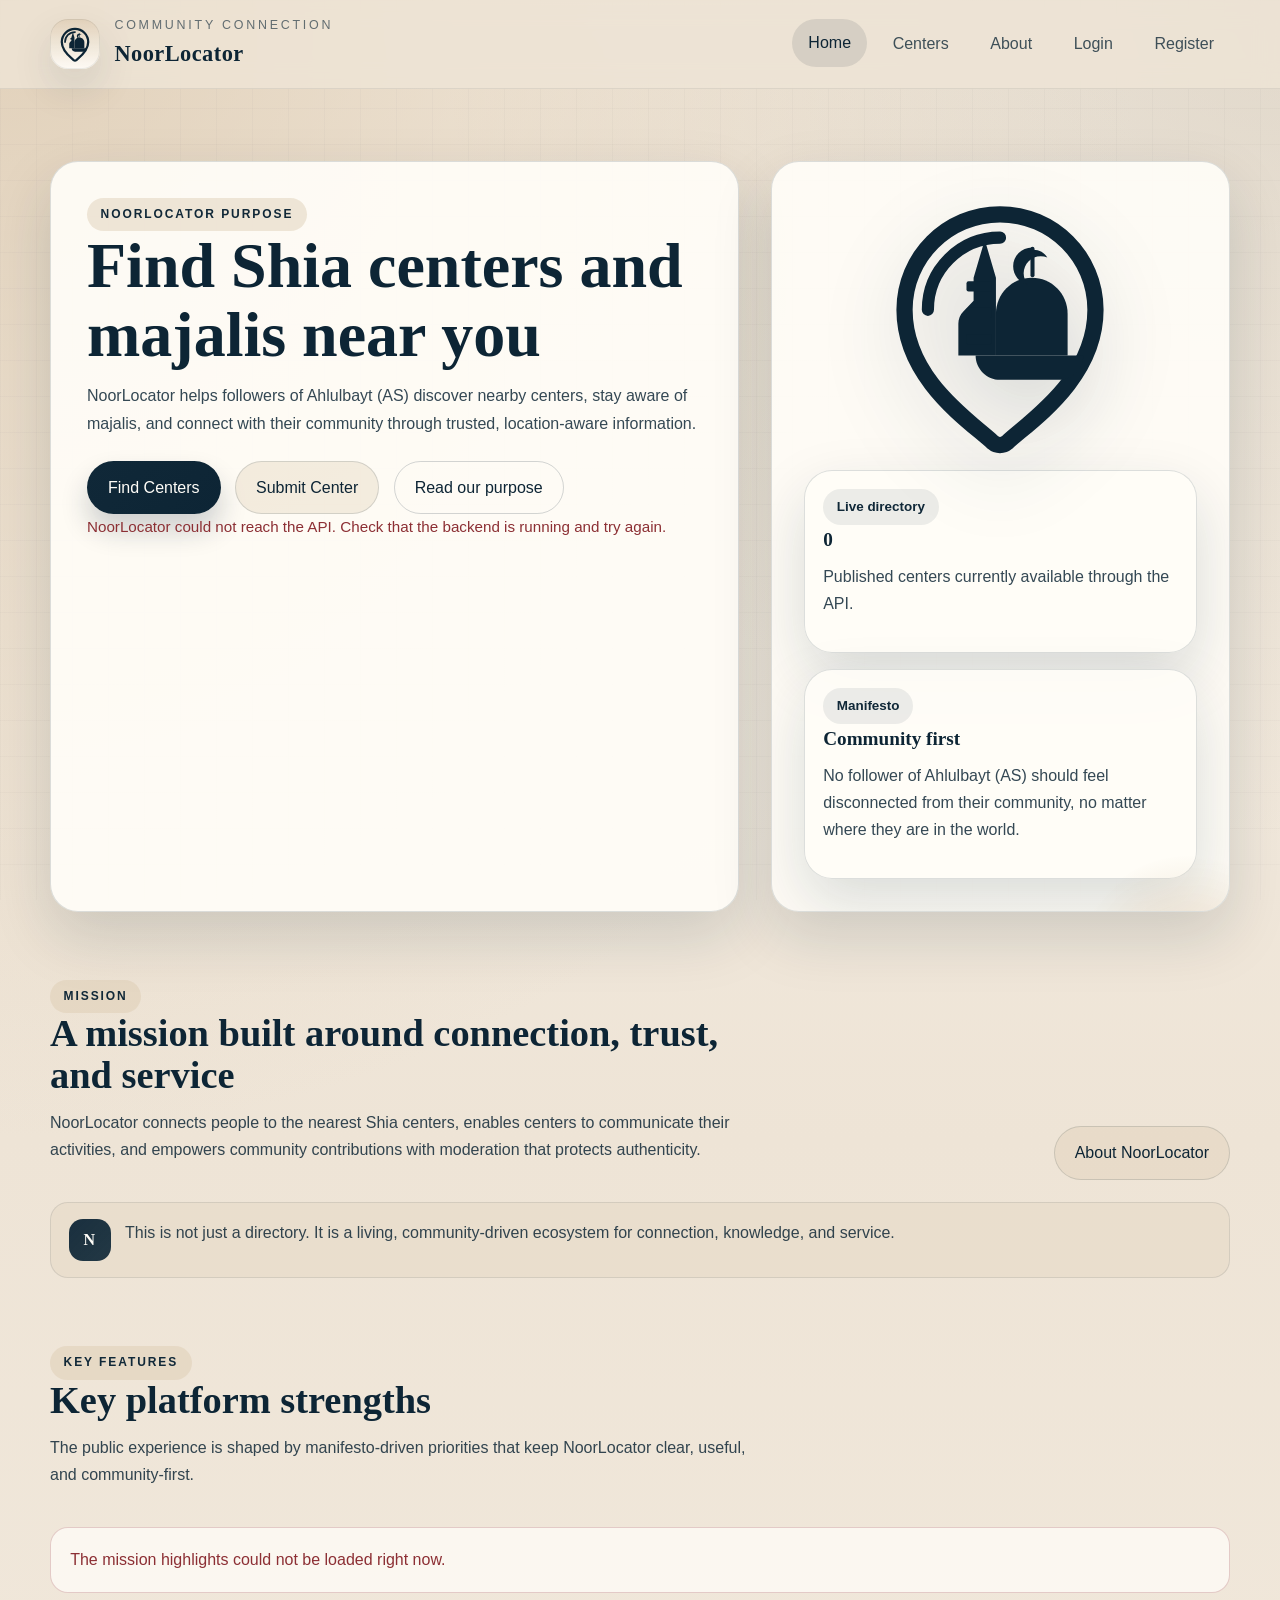
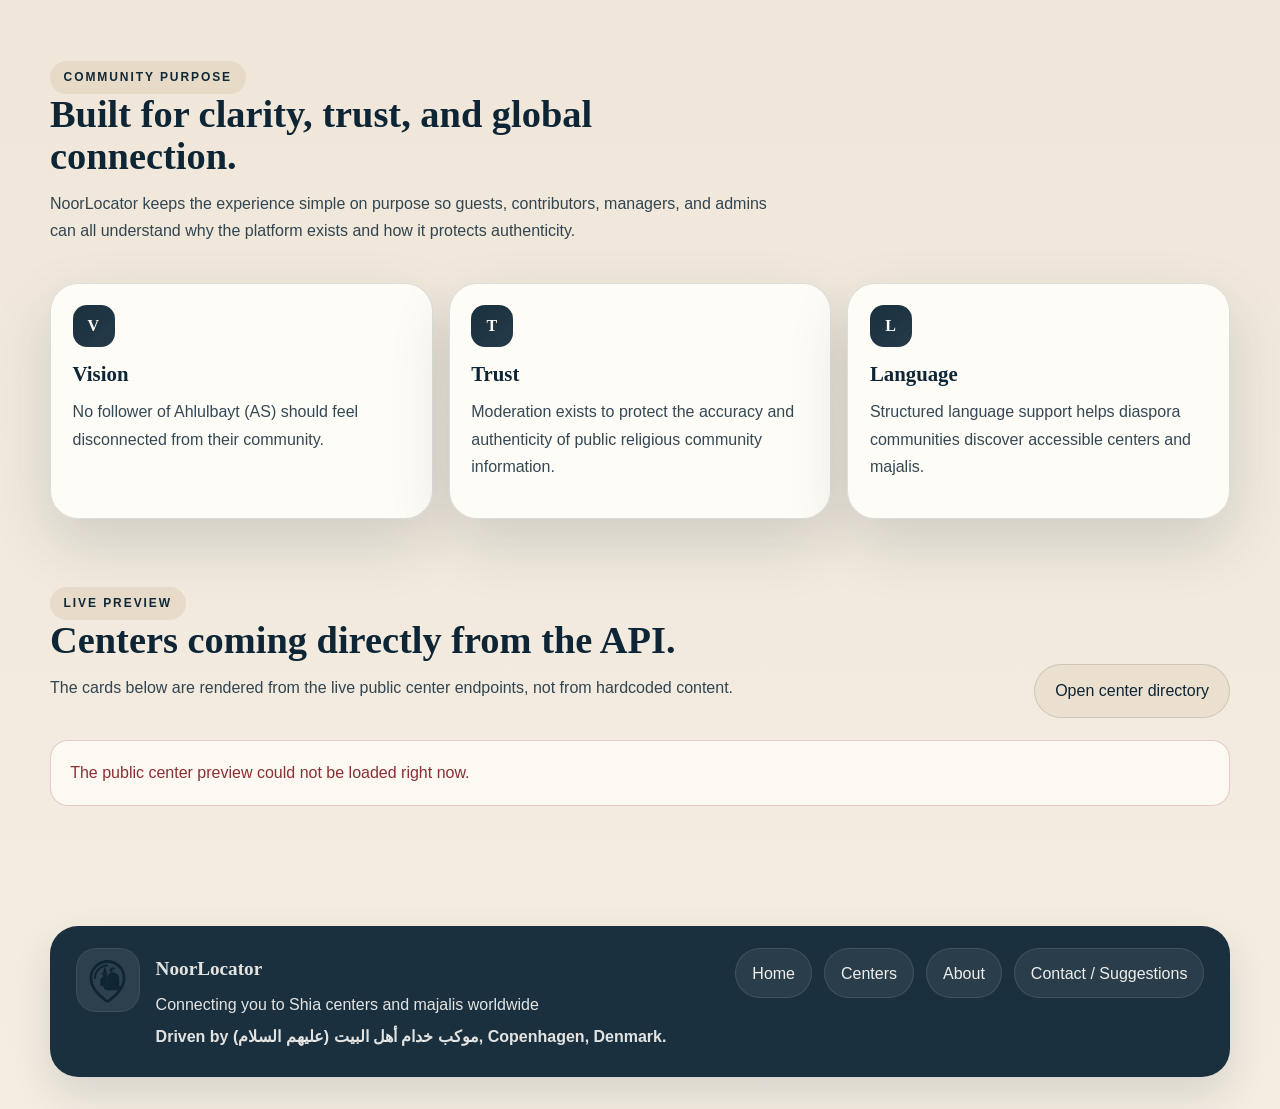
==== commit 7032341b: "almost there" ====
--- a/frontend/index.html
+++ b/frontend/index.html
@@ -126,6 +126,7 @@
 
     <div data-site-footer></div>
 
+    <script defer src="js/config.js"></script>
     <script defer src="js/auth.js"></script>
     <script defer src="js/api.js"></script>
     <script defer src="js/layout.js"></script>
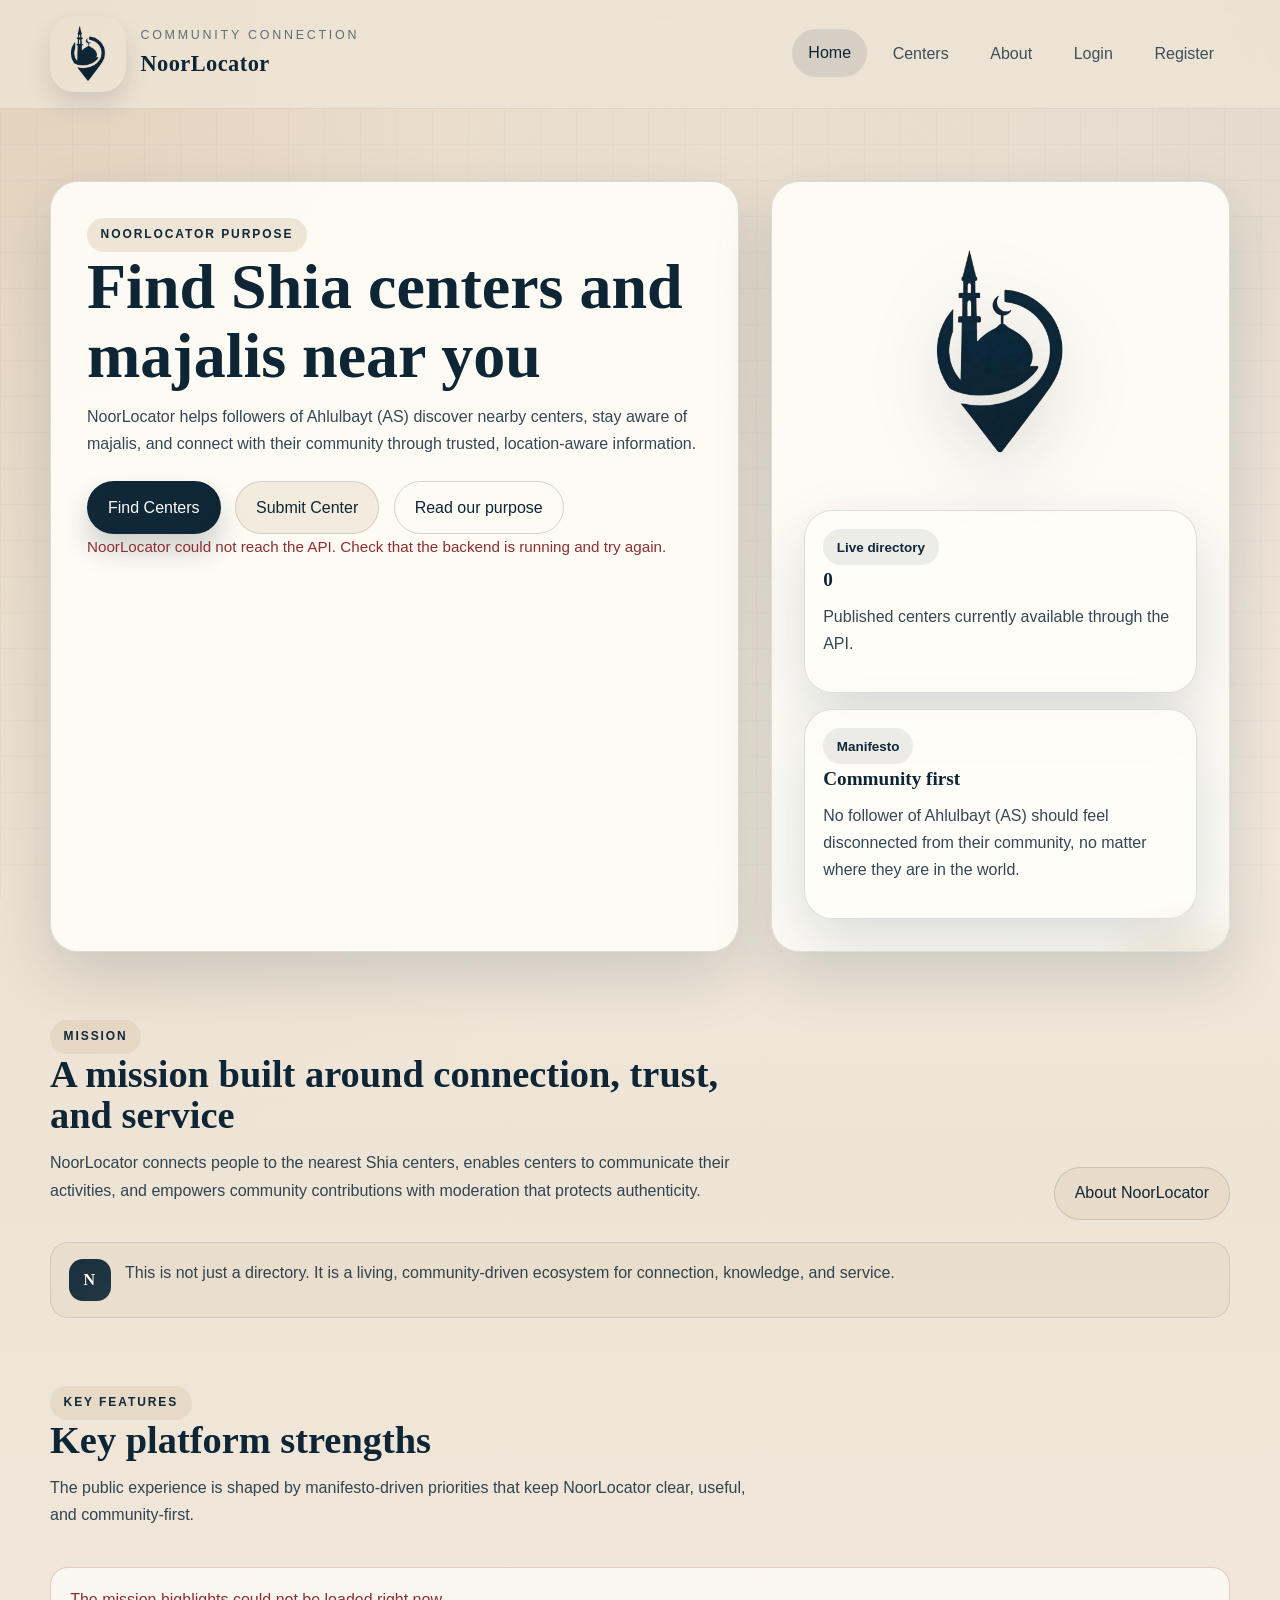
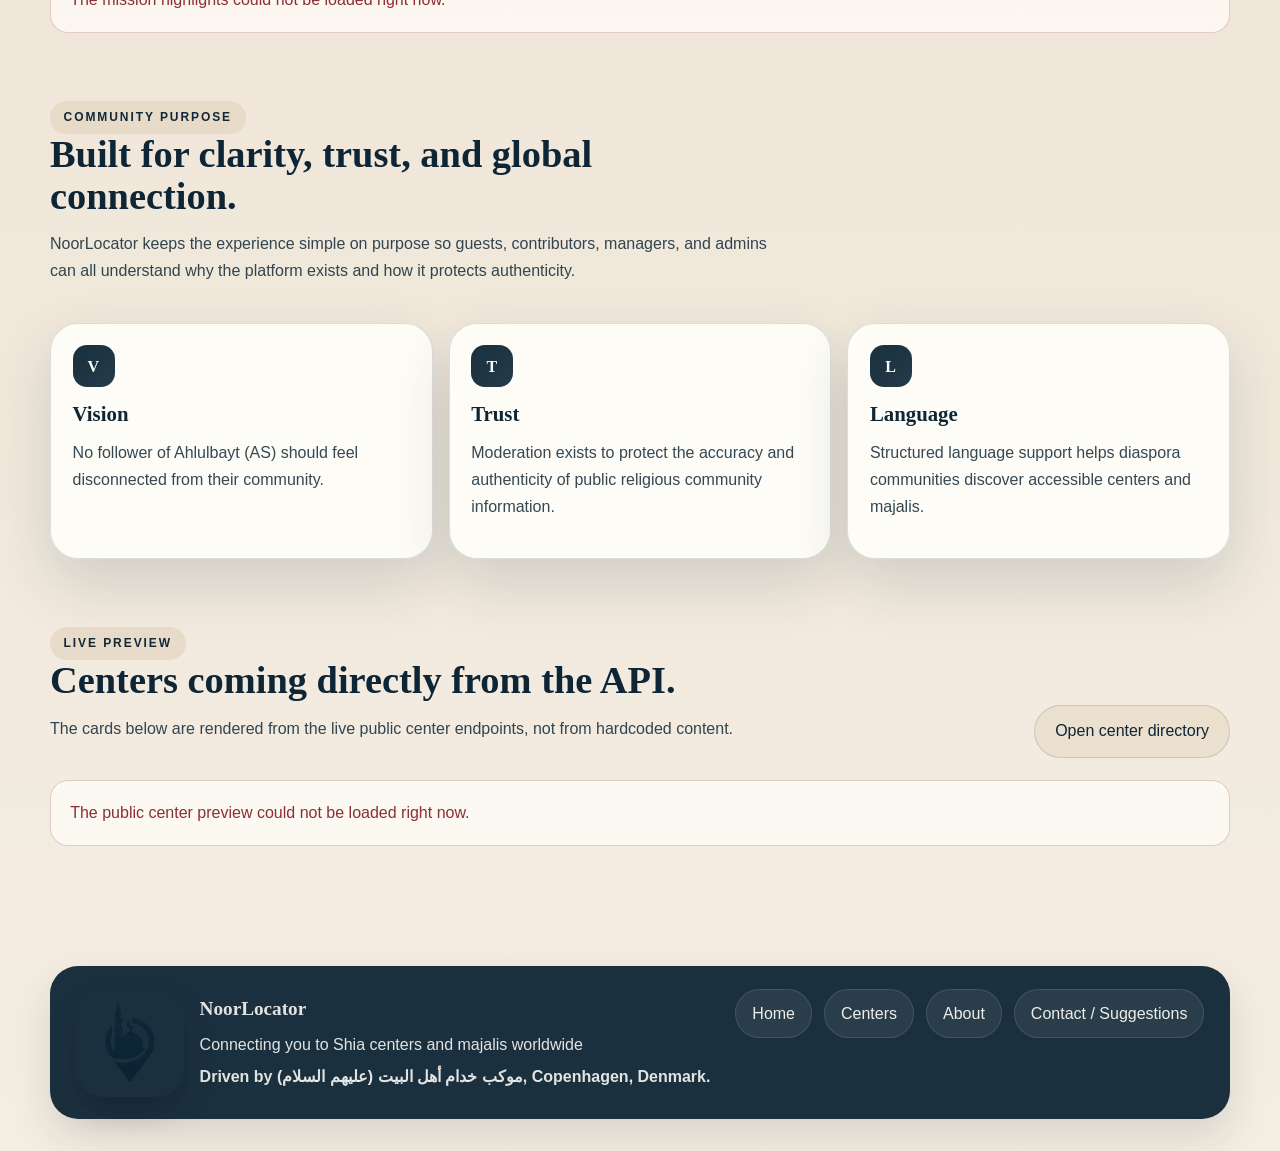
==== commit 9d7c9b36: "Logo" ====
--- a/frontend/index.html
+++ b/frontend/index.html
@@ -5,7 +5,7 @@
     <meta name="viewport" content="width=device-width, initial-scale=1">
     <meta name="theme-color" content="#0D2535">
     <title>NoorLocator | Discover Nearby Centers</title>
-    <link rel="icon" type="image/svg+xml" href="assets/favicon.svg">
+    <link rel="icon" type="image/png" href="assets/logo_bkg.png">
     <link rel="manifest" href="site.webmanifest">
     <link rel="stylesheet" href="css/style.css">
 </head>
@@ -26,7 +26,7 @@
                 <p id="home-status" class="message">Connecting to the live NoorLocator directory...</p>
             </div>
             <aside class="hero__panel hero__panel--stack">
-                <img class="hero__logo" src="assets/logo.svg" alt="NoorLocator logo">
+                <img class="site-logo site-logo--hero hero__logo" data-brand-logo src="assets/logo_bkg.png" alt="NoorLocator logo">
                 <div class="mini-stat-grid">
                     <article class="mini-stat">
                         <span class="card__meta">Live directory</span>
--- a/frontend/css/style.css
+++ b/frontend/css/style.css
@@ -75,6 +75,32 @@
     padding-bottom: 1.5rem;
 }
 
+.auth-gate {
+    display: none;
+    width: min(680px, calc(100% - 2rem));
+    margin: 0 auto;
+    padding: 4.5rem 0 2rem;
+}
+
+.auth-gate__card {
+    padding: 2rem;
+    text-align: center;
+    background: rgba(255, 253, 248, 0.94);
+    border: 1px solid var(--color-border);
+    border-radius: var(--radius-lg);
+    box-shadow: var(--shadow-card);
+}
+
+body[data-auth-required="true"]:not([data-auth-ready="true"]) [data-site-header],
+body[data-auth-required="true"]:not([data-auth-ready="true"]) .page-shell,
+body[data-auth-required="true"]:not([data-auth-ready="true"]) [data-site-footer] {
+    display: none;
+}
+
+body[data-auth-required="true"]:not([data-auth-ready="true"]) .auth-gate {
+    display: block;
+}
+
 .site-header {
     position: sticky;
     top: 0;
@@ -109,15 +135,50 @@
     display: inline-flex;
     align-items: center;
     gap: 0.9rem;
+    max-width: min(100%, 360px);
+}
+
+.brand__copy {
+    display: grid;
+    min-width: 0;
+}
+
+.site-logo {
+    display: block;
+    width: auto;
+    height: auto;
+    aspect-ratio: 1 / 1;
+    object-fit: contain;
+    flex: 0 0 auto;
+}
+
+.site-logo--nav {
+    width: clamp(56px, 7vw, 76px);
+}
+
+.site-logo--footer {
+    width: clamp(82px, 12vw, 108px);
+}
+
+.site-logo--hero {
+    width: min(280px, 72%);
+}
+
+.site-logo--auth {
+    width: min(220px, 60%);
+}
+
+.site-logo--workspace {
+    width: min(150px, 44%);
+}
+
+.site-logo--detail {
+    width: min(180px, 55%);
 }
 
 .brand__mark {
-    width: 50px;
-    height: 50px;
-    padding: 0.45rem;
-    border-radius: 18px;
-    background: linear-gradient(180deg, rgba(220, 201, 175, 0.7), rgba(255, 253, 248, 0.9));
-    box-shadow: inset 0 0 0 1px rgba(13, 37, 53, 0.08), var(--shadow-soft);
+    border-radius: 24px;
+    box-shadow: 0 12px 24px rgba(13, 37, 53, 0.14);
 }
 
 .brand__eyebrow {
@@ -226,7 +287,6 @@
 }
 
 .hero__logo {
-    width: min(260px, 70%);
     filter: drop-shadow(0 24px 36px rgba(13, 37, 53, 0.16));
     z-index: 1;
 }
@@ -496,6 +556,32 @@
     resize: vertical;
 }
 
+.form__hint {
+    font-size: 0.9rem;
+    color: rgba(13, 37, 53, 0.68);
+}
+
+.upload-progress {
+    display: grid;
+    gap: 0.45rem;
+}
+
+.upload-progress__bar {
+    width: 100%;
+    height: 0.85rem;
+    border: 0;
+    border-radius: 999px;
+    overflow: hidden;
+    accent-color: var(--color-ink);
+}
+
+.upload-progress__meta {
+    margin: 0;
+    min-height: 1.2rem;
+    color: rgba(13, 37, 53, 0.74);
+    font-size: 0.92rem;
+}
+
 .message {
     min-height: 1.4rem;
     font-size: 0.95rem;
@@ -567,13 +653,14 @@
     align-items: start;
 }
 
+.site-footer__brand-link {
+    display: inline-flex;
+    align-items: flex-start;
+}
+
 .site-footer__logo {
-    width: 64px;
-    height: 64px;
-    padding: 0.6rem;
-    border-radius: 20px;
-    background: rgba(255, 253, 248, 0.08);
-    box-shadow: inset 0 0 0 1px rgba(255, 253, 248, 0.08);
+    border-radius: 28px;
+    box-shadow: 0 16px 30px rgba(0, 0, 0, 0.18);
 }
 
 .site-footer__title {
@@ -677,7 +764,30 @@
 }
 
 .hero__logo--detail {
-    width: min(180px, 55%);
+    margin-inline: auto;
+}
+
+.brand-card {
+    display: grid;
+    justify-items: center;
+    gap: 0.85rem;
+    width: 100%;
+    padding: 1rem 1.1rem;
+    text-align: center;
+    border-radius: var(--radius-lg);
+    border: 1px solid rgba(13, 37, 53, 0.08);
+    background: linear-gradient(180deg, rgba(255, 253, 248, 0.96), rgba(220, 201, 175, 0.22));
+    box-shadow: var(--shadow-soft);
+    z-index: 1;
+}
+
+.brand-card--compact {
+    padding: 1rem;
+}
+
+.brand-card__tagline {
+    margin: 0;
+    color: rgba(13, 37, 53, 0.76);
 }
 
 .mini-stat-grid,
@@ -974,7 +1084,8 @@
     gap: 0.65rem;
 }
 
-.announcement-card__image {
+.announcement-card__image,
+.majlis-card__image {
     width: 100%;
     max-height: 260px;
     object-fit: cover;
@@ -1213,6 +1324,10 @@
         position: relative;
     }
 
+    .brand {
+        max-width: calc(100% - 4.75rem);
+    }
+
     .site-nav-toggle {
         display: inline-flex;
         position: absolute;
@@ -1267,6 +1382,13 @@
         font-size: 1.2rem;
     }
 
+    .site-logo--hero,
+    .site-logo--auth,
+    .site-logo--workspace,
+    .site-logo--detail {
+        width: min(200px, 60%);
+    }
+
     .hero__content,
     .hero__panel,
     .page-hero__content,
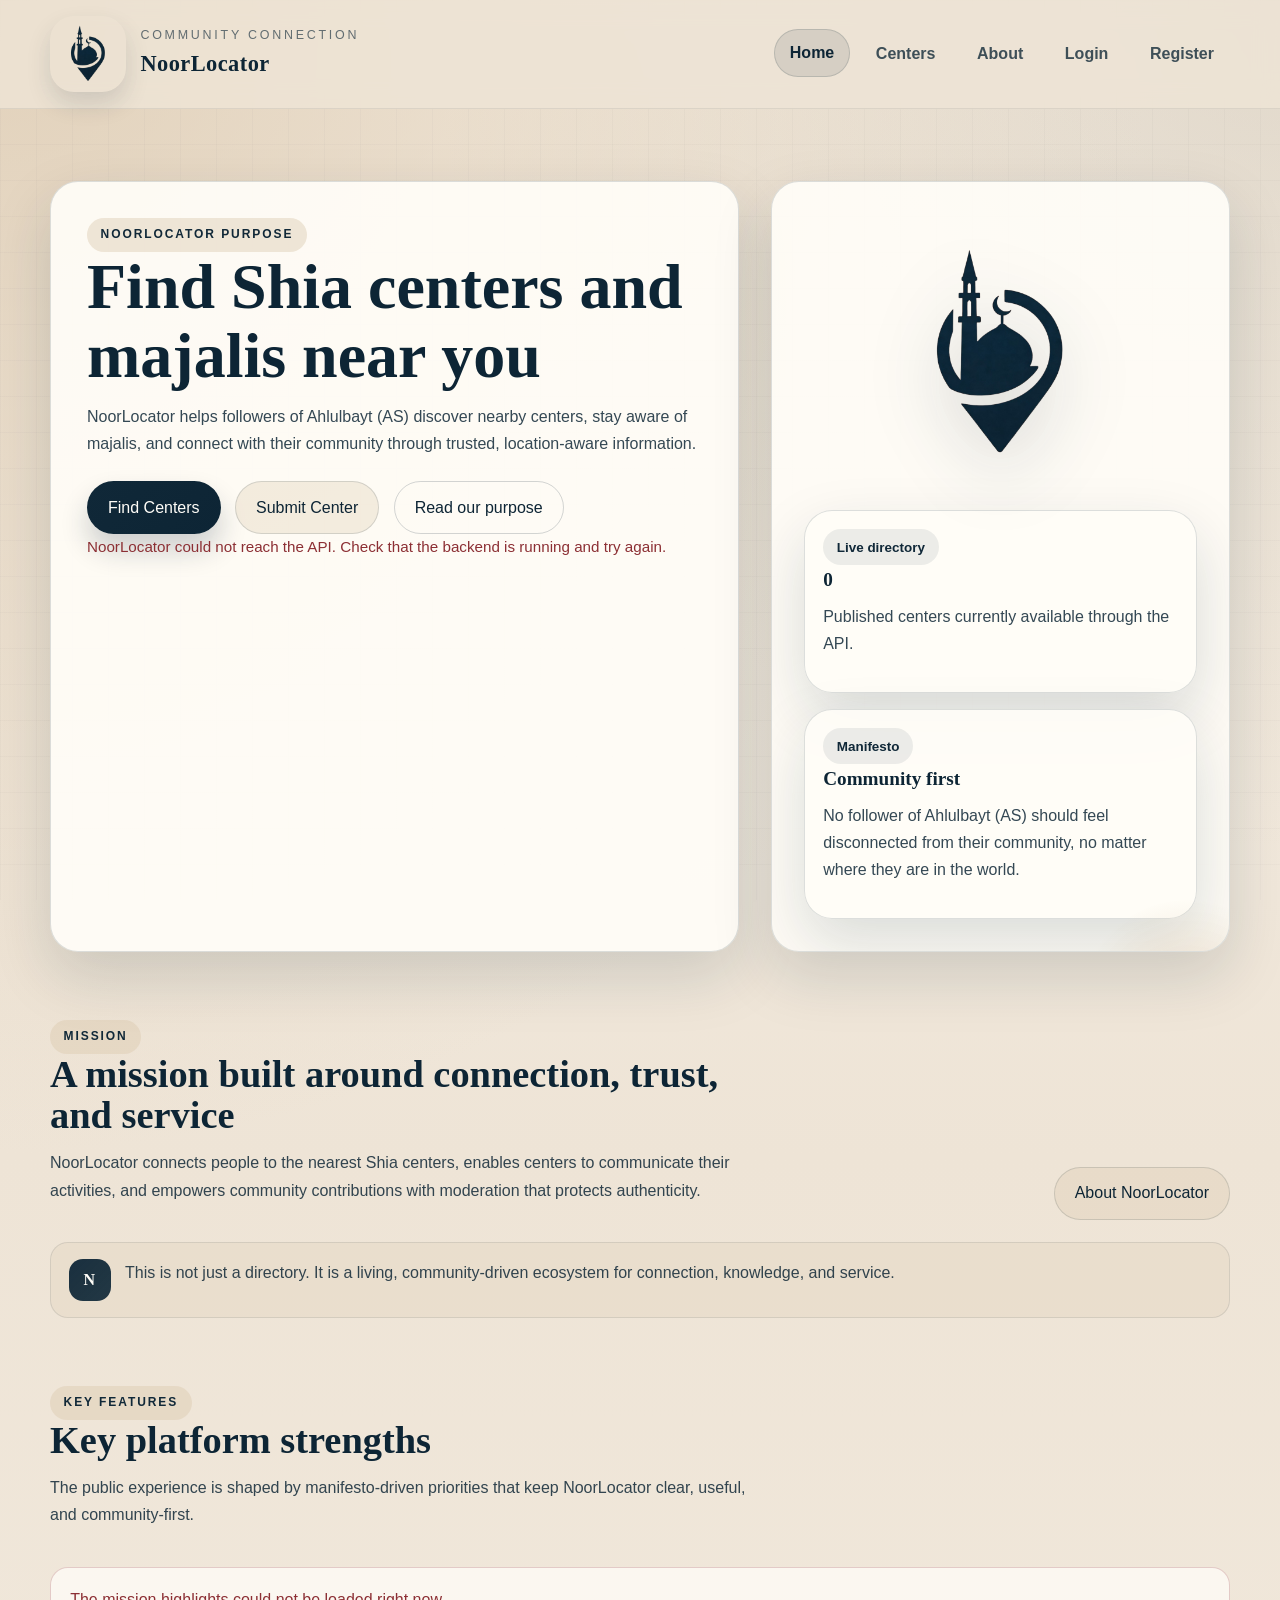
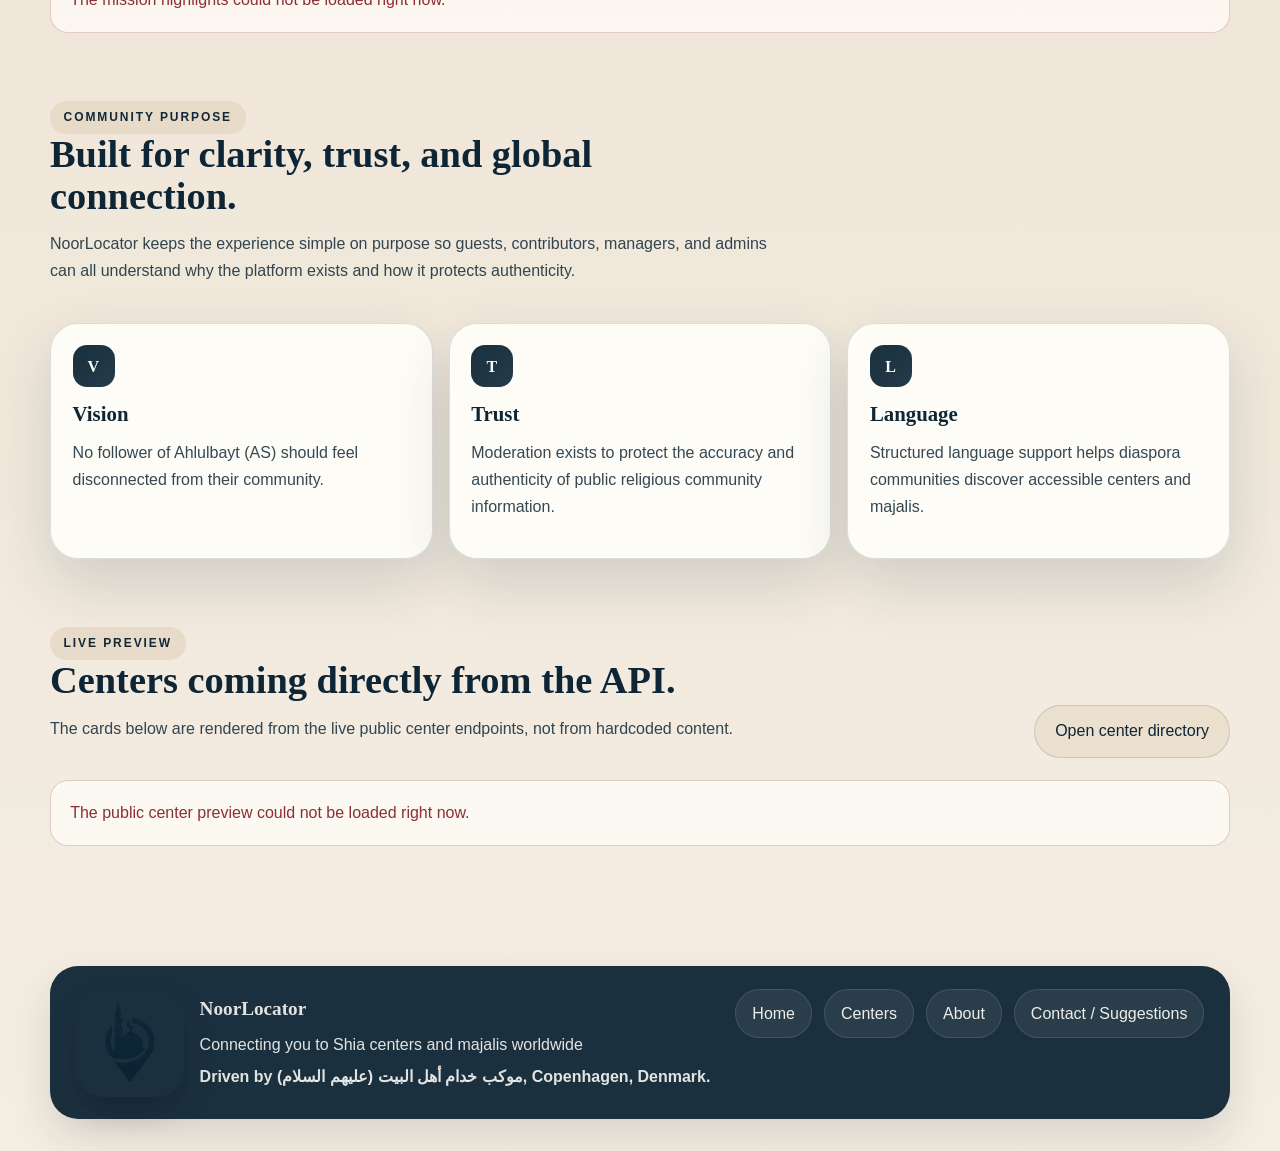
==== commit 42ab03f5: "DF" ====
--- a/frontend/index.html
+++ b/frontend/index.html
@@ -21,7 +21,7 @@
                 <div class="hero__actions">
                     <a class="button button--primary" href="centers.html?locate=1">Find Centers</a>
                     <a id="home-submit-center-link" class="button button--secondary" href="register.html">Submit Center</a>
-                    <a class="button button--ghost" href="/about">Read our purpose</a>
+                    <a class="button button--ghost" href="about.html">Read our purpose</a>
                 </div>
                 <p id="home-status" class="message">Connecting to the live NoorLocator directory...</p>
             </div>
@@ -49,7 +49,7 @@
                     <h2 id="home-mission-title">A mission built around connection, trust, and service</h2>
                     <p id="home-mission-description">NoorLocator connects people to the nearest Shia centers, enables centers to communicate their activities, and empowers community contributions with moderation that protects authenticity.</p>
                 </div>
-                <a class="button button--secondary" href="/about">About NoorLocator</a>
+                <a class="button button--secondary" href="about.html">About NoorLocator</a>
             </div>
             <div class="identity-note">
                 <div class="identity-note__mark">N</div>
@@ -126,6 +126,7 @@
 
     <div data-site-footer></div>
 
+    <script defer src="js/runtime-config.js"></script>
     <script defer src="js/config.js"></script>
     <script defer src="js/auth.js"></script>
     <script defer src="js/api.js"></script>
--- a/frontend/css/style.css
+++ b/frontend/css/style.css
@@ -37,6 +37,7 @@
         radial-gradient(circle at top right, rgba(184, 170, 148, 0.35), transparent 28%),
         linear-gradient(180deg, #f7f1e8 0%, var(--color-cream) 42%, #f4ede2 100%);
     position: relative;
+    overflow-x: hidden;
 }
 
 body::before {
@@ -61,6 +62,11 @@
     text-decoration: none;
 }
 
+:focus-visible {
+    outline: 3px solid rgba(13, 37, 53, 0.28);
+    outline-offset: 3px;
+}
+
 button,
 input,
 textarea,
@@ -68,11 +74,21 @@
     font: inherit;
 }
 
+body.nav-scroll-lock {
+    overflow: hidden;
+}
+
 .site-shell,
 .page-shell {
     width: min(var(--content-width), calc(100% - 2rem));
+    max-width: 100%;
     margin: 0 auto;
     padding-bottom: 1.5rem;
+}
+
+section[id],
+article[id] {
+    scroll-margin-top: 6.5rem;
 }
 
 .auth-gate {
@@ -104,10 +120,11 @@
 .site-header {
     position: sticky;
     top: 0;
-    z-index: 20;
+    z-index: 40;
     backdrop-filter: blur(12px);
     background: rgba(238, 228, 214, 0.82);
     border-bottom: 1px solid rgba(13, 37, 53, 0.08);
+    overflow: visible;
 }
 
 .site-header__inner,
@@ -122,6 +139,7 @@
     justify-content: space-between;
     gap: 1rem;
     padding: 1rem 0;
+    position: relative;
 }
 
 .site-header__panel {
@@ -129,6 +147,23 @@
     align-items: center;
     gap: 1rem;
     margin-left: auto;
+}
+
+.site-nav-scrim {
+    position: fixed;
+    inset: 0;
+    border: 0;
+    padding: 0;
+    background: rgba(13, 37, 53, 0.28);
+    opacity: 0;
+    pointer-events: none;
+    transition: opacity var(--transition-base);
+    z-index: 39;
+}
+
+.site-nav-scrim.is-visible {
+    opacity: 1;
+    pointer-events: auto;
 }
 
 .brand {
@@ -219,18 +254,25 @@
     cursor: pointer;
 }
 
-.site-nav-toggle span:not(.sr-only) {
+.site-nav-toggle__line {
     display: block;
     width: 18px;
     height: 2px;
     border-radius: 999px;
     background: var(--color-ink);
+    transform-origin: center;
+    transition: transform var(--transition-base), opacity var(--transition-base), width var(--transition-base);
 }
 
 .site-nav__link {
+    display: inline-flex;
+    align-items: center;
+    justify-content: center;
+    min-height: 48px;
     padding: 0.7rem 1rem;
     border-radius: var(--radius-pill);
     color: rgba(13, 37, 53, 0.78);
+    font-weight: 700;
     transition: background-color var(--transition-base), color var(--transition-base), transform var(--transition-base);
 }
 
@@ -240,6 +282,10 @@
     background: rgba(13, 37, 53, 0.1);
     color: var(--color-ink);
     transform: translateY(-1px);
+}
+
+.site-nav__link.is-active {
+    box-shadow: inset 0 0 0 1px rgba(13, 37, 53, 0.14);
 }
 
 .hero {
@@ -260,6 +306,7 @@
     border: 1px solid var(--color-border);
     border-radius: var(--radius-lg);
     box-shadow: var(--shadow-card);
+    max-width: 100%;
 }
 
 .hero__content {
@@ -445,6 +492,7 @@
 .status-card,
 .form-shell {
     padding: 1.4rem;
+    overflow-wrap: anywhere;
 }
 
 .card__meta,
@@ -532,6 +580,7 @@
 
 .form__control {
     width: 100%;
+    max-width: 100%;
     min-height: 50px;
     padding: 0.9rem 1rem;
     border-radius: 14px;
@@ -614,6 +663,7 @@
     border: 1px solid var(--color-border);
     border-radius: var(--radius-lg);
     box-shadow: var(--shadow-card);
+    max-width: 100%;
 }
 
 .page-hero__content {
@@ -736,6 +786,7 @@
 
 .toolbar-row__control {
     flex: 1 1 260px;
+    min-width: 0;
     margin: 0;
 }
 
@@ -996,6 +1047,7 @@
     border: 1px solid var(--color-border);
     background: rgba(255, 253, 248, 0.92);
     box-shadow: var(--shadow-card);
+    max-width: 100%;
 }
 
 .data-table {
@@ -1010,6 +1062,7 @@
     text-align: left;
     border-bottom: 1px solid rgba(13, 37, 53, 0.08);
     vertical-align: top;
+    overflow-wrap: anywhere;
 }
 
 .data-table th {
@@ -1304,7 +1357,8 @@
 @media (max-width: 960px) {
     .hero,
     .detail-grid,
-    .page-hero--split {
+    .page-hero--split,
+    .detail-grid--dashboard {
         grid-template-columns: 1fr;
     }
 
@@ -1313,7 +1367,7 @@
     }
 }
 
-@media (max-width: 720px) {
+@media (max-width: 860px) {
     .site-header__inner,
     .section__heading {
         align-items: start;
@@ -1321,11 +1375,11 @@
     }
 
     .site-header__inner {
-        position: relative;
+        padding-right: 4.6rem;
     }
 
     .brand {
-        max-width: calc(100% - 4.75rem);
+        max-width: 100%;
     }
 
     .site-nav-toggle {
@@ -1336,8 +1390,11 @@
     }
 
     .site-header__panel {
-        display: none;
-        width: 100%;
+        position: absolute;
+        top: calc(100% - 0.15rem);
+        right: 0;
+        left: 0;
+        width: auto;
         margin-left: 0;
         padding: 1rem;
         border-radius: var(--radius-lg);
@@ -1346,10 +1403,23 @@
         box-shadow: var(--shadow-soft);
         flex-direction: column;
         align-items: stretch;
+        gap: 1rem;
+        opacity: 0;
+        visibility: hidden;
+        pointer-events: none;
+        transform: translateY(-0.5rem);
+        transition: opacity var(--transition-base), transform var(--transition-base), visibility 0s linear var(--transition-base);
+        max-height: calc(100vh - 6.5rem);
+        overflow-y: auto;
+        z-index: 41;
     }
 
     .site-header__panel.is-open {
-        display: flex;
+        opacity: 1;
+        visibility: visible;
+        pointer-events: auto;
+        transform: translateY(0);
+        transition-delay: 0s;
     }
 
     .site-nav,
@@ -1361,10 +1431,63 @@
     .site-nav {
         flex-direction: column;
         align-items: stretch;
-    }
-
-    .site-nav__link {
+        gap: 0.45rem;
+    }
+
+    .site-nav__link,
+    .utility-row--panel .button,
+    .utility-row--panel .card__meta {
         width: 100%;
+    }
+
+    .site-nav__link,
+    .utility-row--panel .button {
+        justify-content: flex-start;
+        min-height: 52px;
+    }
+
+    .utility-row--panel {
+        flex-direction: column;
+        align-items: stretch;
+    }
+
+    .site-nav-toggle[aria-expanded="true"] .site-nav-toggle__line:nth-child(2) {
+        transform: translateY(6px) rotate(45deg);
+    }
+
+    .site-nav-toggle[aria-expanded="true"] .site-nav-toggle__line:nth-child(3) {
+        opacity: 0;
+        transform: scaleX(0.6);
+    }
+
+    .site-nav-toggle[aria-expanded="true"] .site-nav-toggle__line:nth-child(4) {
+        transform: translateY(-6px) rotate(-45deg);
+    }
+
+    .footer-nav {
+        justify-content: flex-start;
+    }
+}
+
+@media (max-width: 720px) {
+    .button-row,
+    .hero__actions,
+    .dashboard-nav,
+    .toolbar-row {
+        flex-direction: column;
+        align-items: stretch;
+    }
+
+    .button-row > *,
+    .hero__actions > *,
+    .dashboard-nav__link,
+    .gallery-card__actions .button {
+        width: 100%;
+    }
+
+    .filter-grid,
+    .checkbox-grid {
+        grid-template-columns: 1fr;
     }
 
     .card__header,
@@ -1392,6 +1515,7 @@
     .hero__content,
     .hero__panel,
     .page-hero__content,
+    .page-hero__aside,
     .card,
     .panel,
     .status-card,
@@ -1411,8 +1535,88 @@
         bottom: 1rem;
     }
 
-    .footer-nav {
-        justify-content: flex-start;
+    .table-shell {
+        overflow: visible;
+        border: 0;
+        background: transparent;
+        box-shadow: none;
+    }
+
+    .data-table,
+    .data-table thead,
+    .data-table tbody,
+    .data-table tr,
+    .data-table td {
+        display: block;
+        width: 100%;
+        min-width: 0;
+    }
+
+    .data-table {
+        min-width: 0;
+        background: transparent;
+    }
+
+    .data-table thead {
+        position: absolute;
+        width: 1px;
+        height: 1px;
+        padding: 0;
+        margin: -1px;
+        overflow: hidden;
+        clip: rect(0, 0, 0, 0);
+        white-space: nowrap;
+        border: 0;
+    }
+
+    .data-table tbody {
+        display: grid;
+        gap: 0.9rem;
+    }
+
+    .data-table tr {
+        padding: 1rem;
+        border-radius: var(--radius-md);
+        border: 1px solid var(--color-border);
+        background: rgba(255, 253, 248, 0.92);
+        box-shadow: var(--shadow-soft);
+    }
+
+    .data-table td {
+        display: grid;
+        grid-template-columns: minmax(112px, 42%) minmax(0, 1fr);
+        gap: 0.65rem;
+        padding: 0.55rem 0;
+        border-bottom: 1px solid rgba(13, 37, 53, 0.08);
+    }
+
+    .data-table td:last-child {
+        border-bottom: 0;
+        padding-bottom: 0;
+    }
+
+    .data-table td::before {
+        content: attr(data-label);
+        font-size: 0.76rem;
+        font-weight: 700;
+        letter-spacing: 0.08em;
+        text-transform: uppercase;
+        color: rgba(13, 37, 53, 0.64);
+    }
+}
+
+@media (prefers-reduced-motion: reduce) {
+    html {
+        scroll-behavior: auto;
+    }
+
+    *,
+    *::before,
+    *::after {
+        animation-duration: 0.01ms !important;
+        animation-iteration-count: 1 !important;
+        transition-duration: 0.01ms !important;
+        scroll-behavior: auto !important;
     }
 }
 
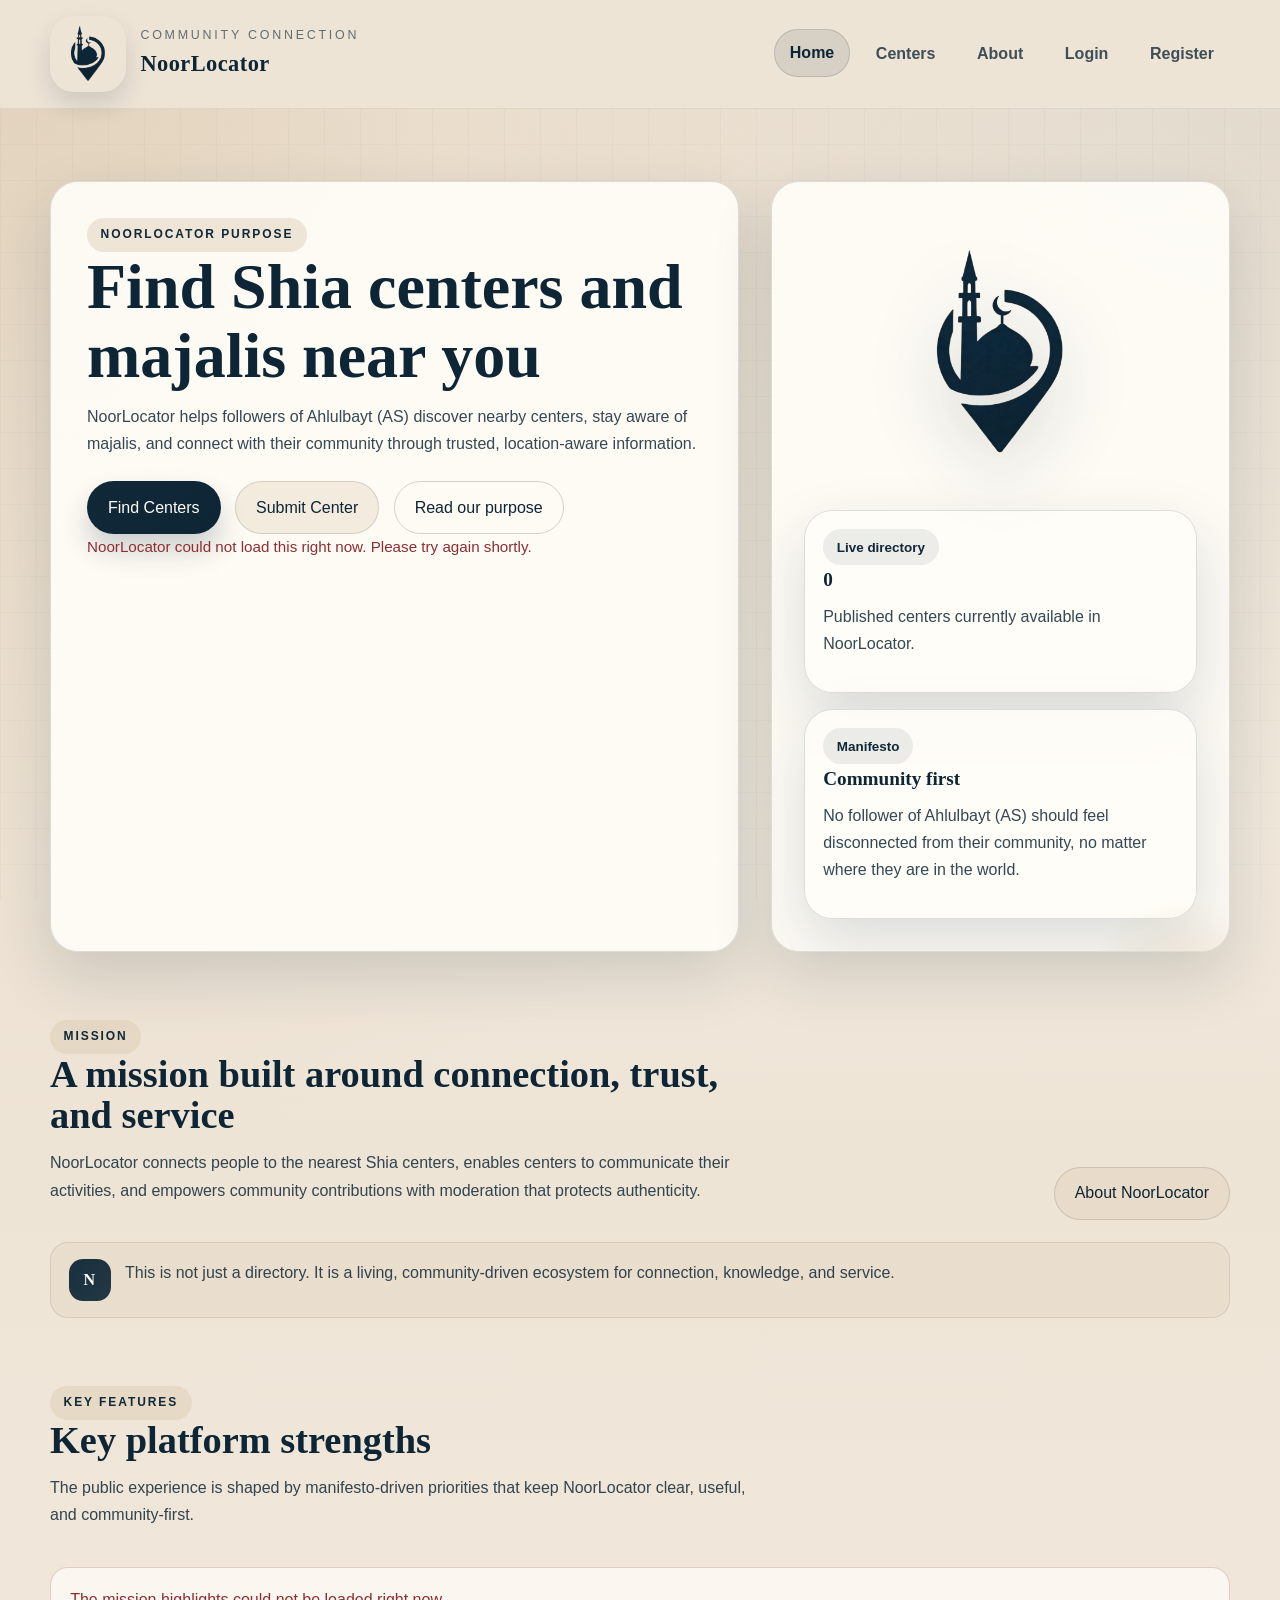
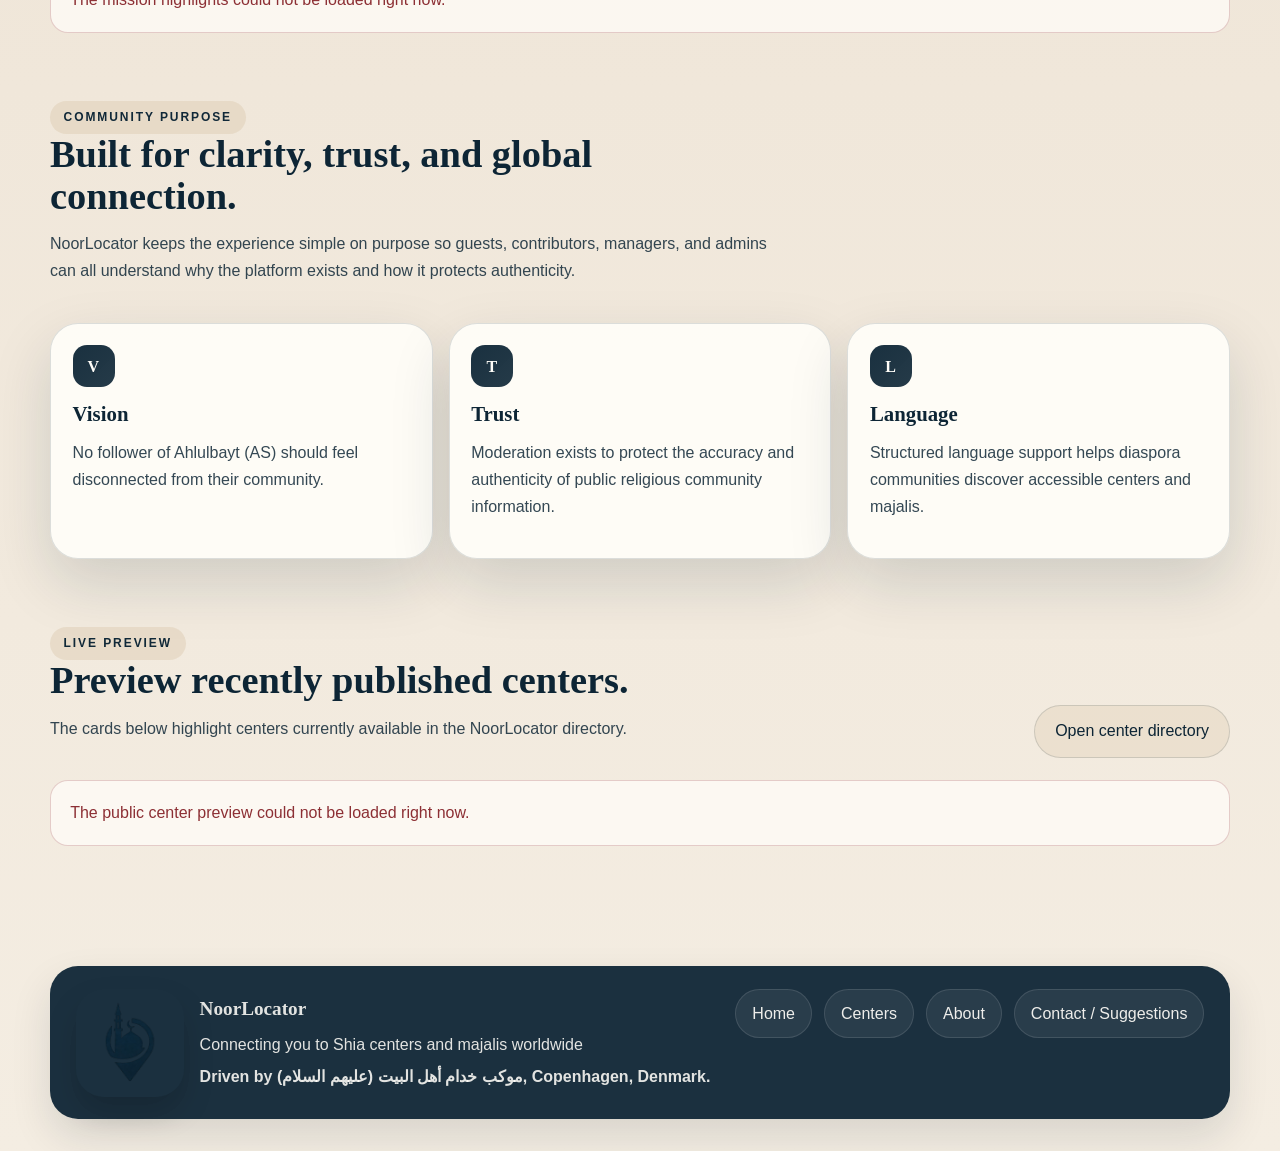
==== commit 4681eb6f: "almost there" ====
--- a/frontend/index.html
+++ b/frontend/index.html
@@ -31,7 +31,7 @@
                     <article class="mini-stat">
                         <span class="card__meta">Live directory</span>
                         <strong id="home-center-count">--</strong>
-                        <p>Published centers currently available through the API.</p>
+                        <p>Published centers currently available in NoorLocator.</p>
                     </article>
                     <article class="mini-stat">
                         <span class="card__meta">Manifesto</span>
@@ -115,8 +115,8 @@
             <div class="section__heading">
                 <div class="section__copy">
                     <span class="eyebrow">Live preview</span>
-                    <h2>Centers coming directly from the API.</h2>
-                    <p>The cards below are rendered from the live public center endpoints, not from hardcoded content.</p>
+                    <h2>Preview recently published centers.</h2>
+                    <p>The cards below highlight centers currently available in the NoorLocator directory.</p>
                 </div>
                 <a class="button button--secondary" href="centers.html">Open center directory</a>
             </div>
--- a/frontend/css/style.css
+++ b/frontend/css/style.css
@@ -16,6 +16,8 @@
     --radius-pill: 999px;
     --content-width: 1180px;
     --transition-base: 180ms ease;
+    --nav-surface: rgb(238, 228, 214);
+    --nav-border-color: rgba(13, 37, 53, 0.08);
 }
 
 * {
@@ -121,10 +123,11 @@
     position: sticky;
     top: 0;
     z-index: 40;
-    backdrop-filter: blur(12px);
-    background: rgba(238, 228, 214, 0.82);
-    border-bottom: 1px solid rgba(13, 37, 53, 0.08);
+    backdrop-filter: none;
+    background: var(--nav-surface);
+    border-bottom: 1px solid var(--nav-border-color);
     overflow: visible;
+    transition: none;
 }
 
 .site-header__inner,
@@ -140,6 +143,7 @@
     gap: 1rem;
     padding: 1rem 0;
     position: relative;
+    min-width: 0;
 }
 
 .site-header__panel {
@@ -147,18 +151,22 @@
     align-items: center;
     gap: 1rem;
     margin-left: auto;
+    min-width: 0;
 }
 
 .site-nav-scrim {
     position: fixed;
-    inset: 0;
+    top: var(--site-header-height, 0px);
+    right: 0;
+    bottom: 0;
+    left: 0;
     border: 0;
     padding: 0;
     background: rgba(13, 37, 53, 0.28);
     opacity: 0;
     pointer-events: none;
     transition: opacity var(--transition-base);
-    z-index: 39;
+    z-index: 38;
 }
 
 .site-nav-scrim.is-visible {
@@ -171,6 +179,7 @@
     align-items: center;
     gap: 0.9rem;
     max-width: min(100%, 360px);
+    min-width: 0;
 }
 
 .brand__copy {
@@ -234,34 +243,51 @@
 .site-nav {
     display: flex;
     align-items: center;
-    flex-wrap: wrap;
+    flex-wrap: nowrap;
     gap: 0.6rem;
     justify-content: flex-end;
+    min-width: 0;
 }
 
 .site-nav-toggle {
     display: none;
-    width: 52px;
-    height: 52px;
+    width: 48px;
+    height: 48px;
+    flex-direction: column;
     align-items: center;
     justify-content: center;
-    gap: 0.28rem;
-    padding: 0;
-    border: 1px solid rgba(13, 37, 53, 0.12);
-    border-radius: 16px;
-    background: rgba(255, 253, 248, 0.92);
-    box-shadow: var(--shadow-soft);
+    gap: 0.42rem;
+    padding: 0.15rem 0;
+    appearance: none;
+    border: 0;
+    border-radius: 0;
+    background: transparent;
+    box-shadow: none;
     cursor: pointer;
+    color: var(--color-ink-deep);
+    -webkit-tap-highlight-color: transparent;
+    transition: opacity 220ms ease-in-out, background-color 220ms ease-in-out;
 }
 
 .site-nav-toggle__line {
     display: block;
-    width: 18px;
-    height: 2px;
+    flex: 0 0 auto;
+    width: 28px;
+    height: 3px;
     border-radius: 999px;
-    background: var(--color-ink);
+    background: currentColor;
     transform-origin: center;
-    transition: transform var(--transition-base), opacity var(--transition-base), width var(--transition-base);
+    transition: transform 220ms ease-in-out, opacity 220ms ease-in-out;
+}
+
+.site-nav-toggle:hover,
+.site-nav-toggle:focus-visible {
+    background: rgba(13, 37, 53, 0.06);
+}
+
+.site-nav-toggle:focus-visible {
+    outline-color: rgba(13, 37, 53, 0.26);
+    outline-offset: 4px;
 }
 
 .site-nav__link {
@@ -273,7 +299,37 @@
     border-radius: var(--radius-pill);
     color: rgba(13, 37, 53, 0.78);
     font-weight: 700;
+    white-space: nowrap;
     transition: background-color var(--transition-base), color var(--transition-base), transform var(--transition-base);
+}
+
+.site-nav__link--profile {
+    gap: 0.7rem;
+    min-width: 0;
+    max-width: min(100%, 20rem);
+    padding-inline: 0.85rem 1.05rem;
+    border: 1px solid rgba(13, 37, 53, 0.08);
+    background: rgba(220, 201, 175, 0.24);
+}
+
+.site-nav__profile-mark {
+    display: inline-grid;
+    place-items: center;
+    width: 2rem;
+    height: 2rem;
+    flex: 0 0 2rem;
+    border-radius: 999px;
+    background: linear-gradient(135deg, rgba(16, 40, 56, 0.96), rgba(13, 37, 53, 0.88));
+    color: var(--color-white);
+    font-size: 0.84rem;
+    font-weight: 700;
+    letter-spacing: 0.04em;
+}
+
+.site-nav__profile-copy {
+    min-width: 0;
+    overflow: hidden;
+    text-overflow: ellipsis;
 }
 
 .site-nav__link:hover,
@@ -286,6 +342,45 @@
 
 .site-nav__link.is-active {
     box-shadow: inset 0 0 0 1px rgba(13, 37, 53, 0.14);
+}
+
+@media (max-width: 1180px) {
+    .brand {
+        max-width: min(100%, 300px);
+    }
+
+    .site-logo--nav {
+        width: clamp(52px, 6vw, 68px);
+    }
+
+    .brand__eyebrow {
+        font-size: 0.75rem;
+        letter-spacing: 0.18em;
+    }
+
+    .brand__title {
+        font-size: 1.25rem;
+    }
+
+    .site-nav {
+        gap: 0.4rem;
+    }
+
+    .site-nav__link {
+        padding: 0.65rem 0.82rem;
+        font-size: 0.95rem;
+    }
+
+    .site-nav__link--profile {
+        max-width: min(100%, 16.5rem);
+        padding-inline: 0.72rem 0.92rem;
+    }
+
+    .site-nav__profile-mark {
+        width: 1.85rem;
+        height: 1.85rem;
+        flex-basis: 1.85rem;
+    }
 }
 
 .hero {
@@ -795,10 +890,6 @@
     flex-wrap: wrap;
     gap: 0.7rem;
     align-items: center;
-}
-
-.utility-row--panel {
-    justify-content: flex-end;
 }
 
 .utility-row--wrap {
@@ -1367,51 +1458,58 @@
     }
 }
 
-@media (max-width: 860px) {
-    .site-header__inner,
+@media (max-width: 1050px) {
     .section__heading {
         align-items: start;
         flex-direction: column;
     }
 
     .site-header__inner {
-        padding-right: 4.6rem;
+        align-items: center;
+        justify-content: space-between;
+        flex-direction: row;
+        gap: 1rem;
+        padding: 0.9rem 0;
     }
 
     .brand {
-        max-width: 100%;
+        max-width: min(100%, calc(100% - 4.5rem));
     }
 
     .site-nav-toggle {
         display: inline-flex;
-        position: absolute;
-        top: 1rem;
-        right: 0;
+        position: relative;
+        top: auto;
+        right: auto;
+        margin-left: auto;
     }
 
     .site-header__panel {
-        position: absolute;
-        top: calc(100% - 0.15rem);
-        right: 0;
-        left: 0;
+        position: fixed;
+        top: calc(var(--site-header-height, 0px) + 1rem);
+        right: 1rem;
+        left: 1rem;
         width: auto;
+        max-width: none;
         margin-left: 0;
-        padding: 1rem;
+        padding: 0.9rem;
         border-radius: var(--radius-lg);
-        border: 1px solid rgba(13, 37, 53, 0.08);
-        background: rgba(255, 253, 248, 0.94);
-        box-shadow: var(--shadow-soft);
+        border: 1px solid rgba(255, 253, 248, 0.08);
+        background:
+            linear-gradient(180deg, rgba(16, 40, 56, 0.97), rgba(13, 37, 53, 0.94)),
+            radial-gradient(circle at top right, rgba(220, 201, 175, 0.12), transparent 46%);
+        box-shadow: 0 12px 18px rgba(5, 16, 24, 0.16);
         flex-direction: column;
         align-items: stretch;
-        gap: 1rem;
+        gap: 0.65rem;
         opacity: 0;
         visibility: hidden;
         pointer-events: none;
-        transform: translateY(-0.5rem);
-        transition: opacity var(--transition-base), transform var(--transition-base), visibility 0s linear var(--transition-base);
-        max-height: calc(100vh - 6.5rem);
+        transform: translateY(-0.4rem);
+        transition: opacity 220ms ease-in-out, transform 220ms ease-in-out, visibility 0s linear 220ms;
+        max-height: calc(100vh - var(--site-header-height, 0px) - 1.5rem);
         overflow-y: auto;
-        z-index: 41;
+        z-index: 39;
     }
 
     .site-header__panel.is-open {
@@ -1422,8 +1520,7 @@
         transition-delay: 0s;
     }
 
-    .site-nav,
-    .utility-row--panel {
+    .site-nav {
         width: 100%;
         justify-content: flex-start;
     }
@@ -1434,34 +1531,52 @@
         gap: 0.45rem;
     }
 
-    .site-nav__link,
-    .utility-row--panel .button,
-    .utility-row--panel .card__meta {
+    .site-nav__link {
         width: 100%;
-    }
-
-    .site-nav__link,
-    .utility-row--panel .button {
         justify-content: flex-start;
         min-height: 52px;
-    }
-
-    .utility-row--panel {
-        flex-direction: column;
-        align-items: stretch;
+        color: rgba(255, 253, 248, 0.88);
+    }
+
+    .site-nav__link:hover,
+    .site-nav__link:focus-visible,
+    .site-nav__link.is-active {
+        background: rgba(255, 255, 255, 0.08);
+        color: var(--color-white);
+        transform: none;
+    }
+
+    .site-nav__link.is-active {
+        box-shadow: inset 0 0 0 1px rgba(255, 253, 248, 0.1);
+    }
+
+    .site-nav__link--profile {
+        max-width: 100%;
+        padding-inline: 0.9rem 1rem;
+        border-color: rgba(255, 253, 248, 0.12);
+        background: rgba(255, 255, 255, 0.07);
+    }
+
+    .site-nav__profile-copy {
+        flex: 1 1 auto;
+    }
+
+    .site-nav__profile-mark {
+        background: linear-gradient(135deg, rgba(220, 201, 175, 0.96), rgba(184, 170, 148, 0.92));
+        color: var(--color-ink-deep);
     }
 
     .site-nav-toggle[aria-expanded="true"] .site-nav-toggle__line:nth-child(2) {
-        transform: translateY(6px) rotate(45deg);
+        transform: translateY(9px) rotate(45deg);
     }
 
     .site-nav-toggle[aria-expanded="true"] .site-nav-toggle__line:nth-child(3) {
         opacity: 0;
-        transform: scaleX(0.6);
+        transform: scaleX(0.72);
     }
 
     .site-nav-toggle[aria-expanded="true"] .site-nav-toggle__line:nth-child(4) {
-        transform: translateY(-6px) rotate(-45deg);
+        transform: translateY(-9px) rotate(-45deg);
     }
 
     .footer-nav {
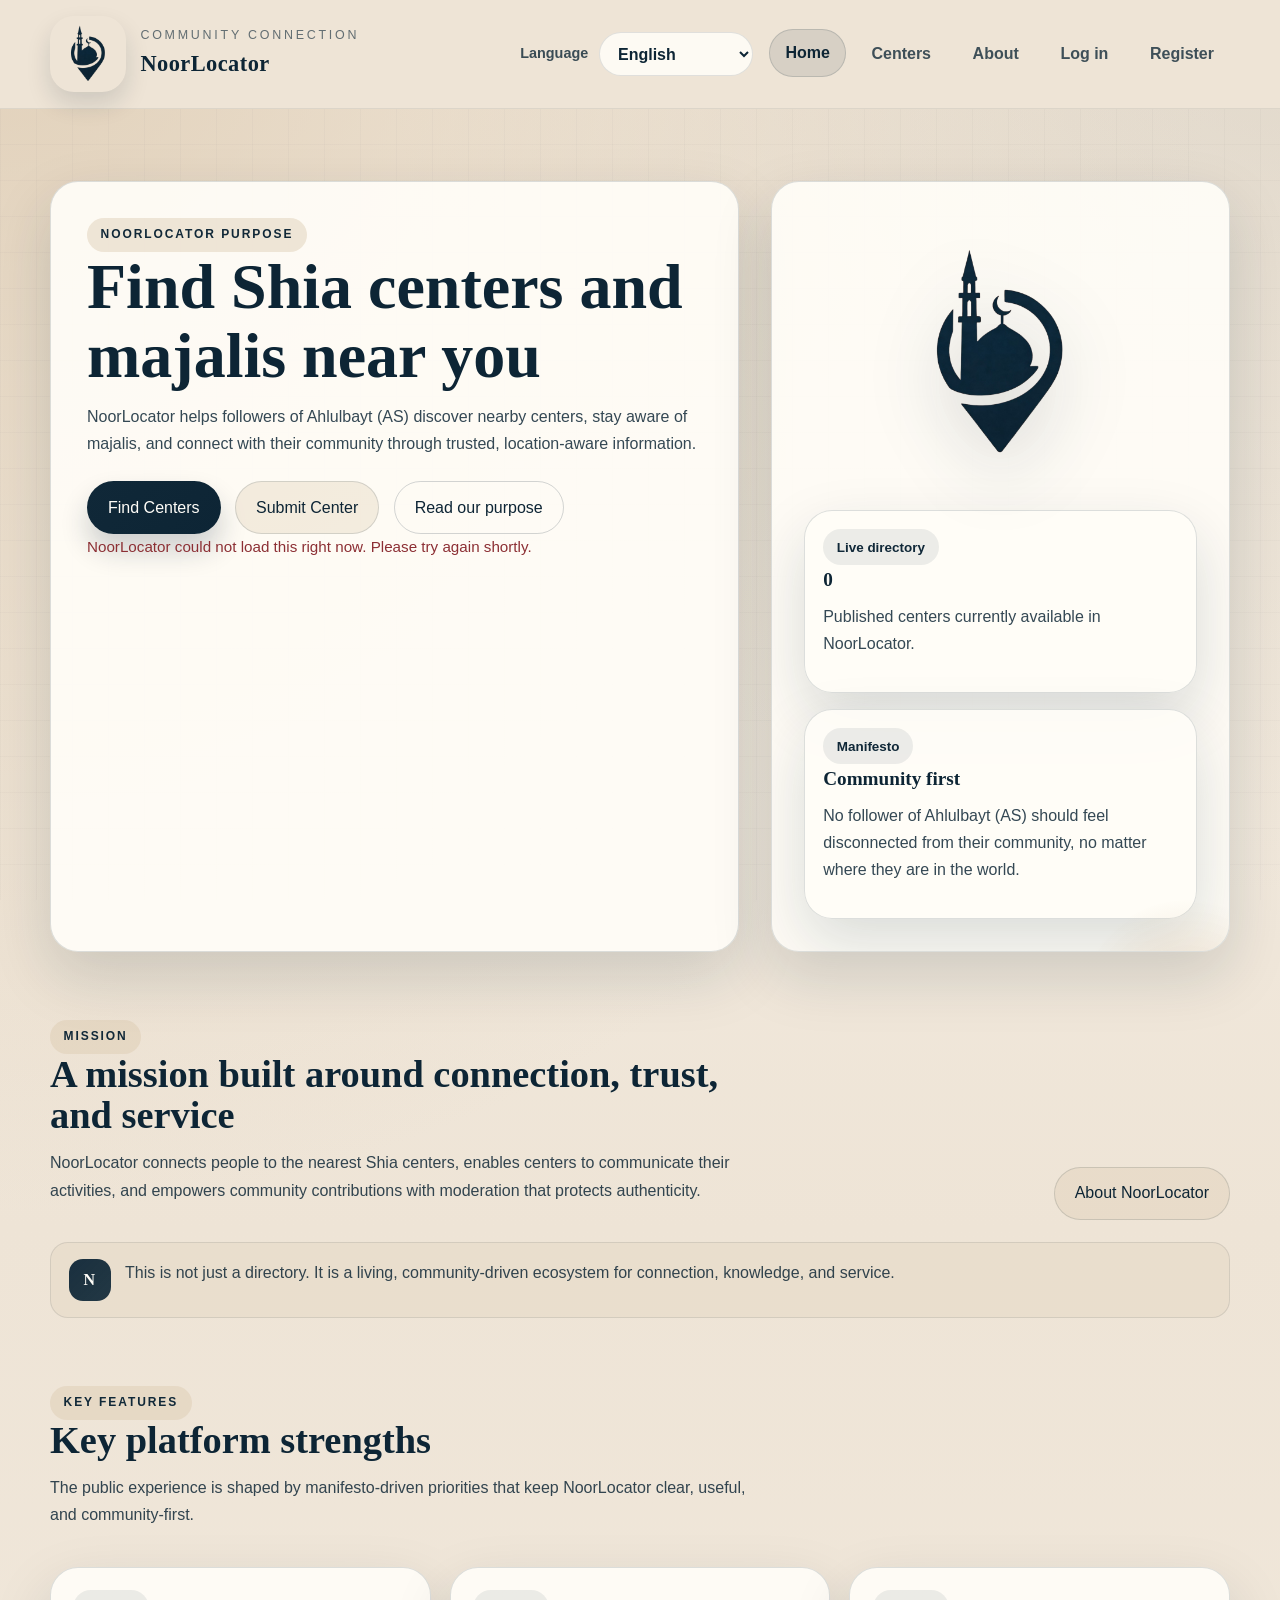
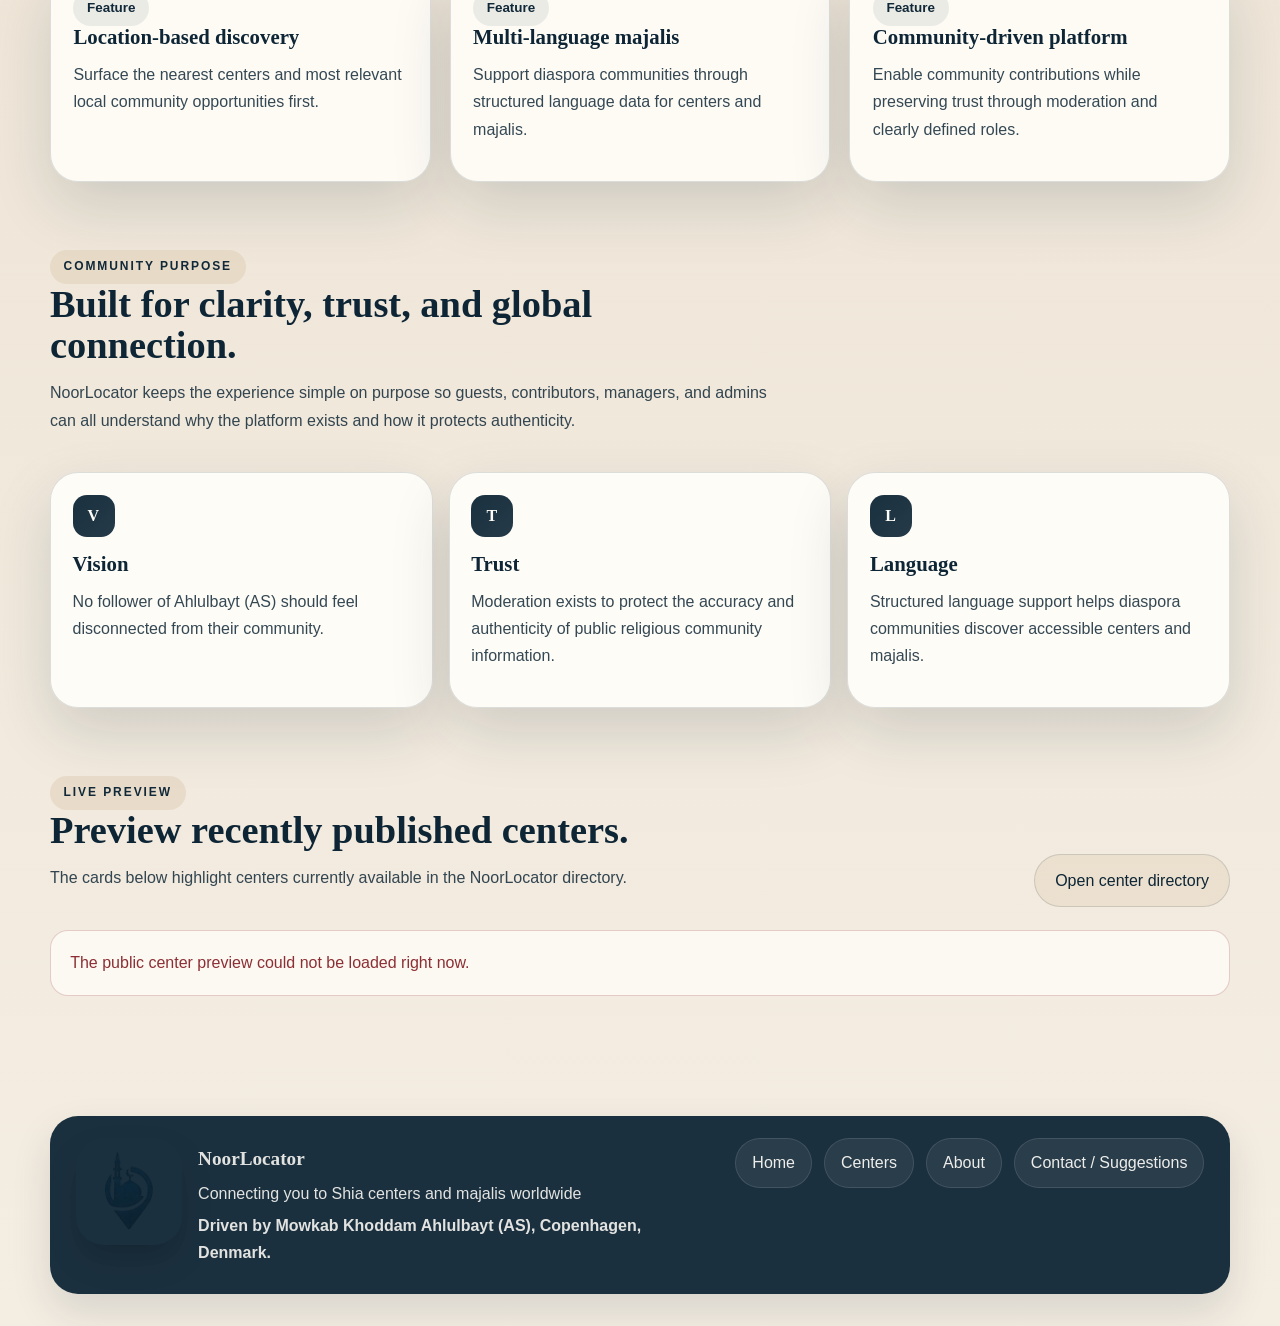
==== commit 63dd2cd6: "Lang" ====
--- a/frontend/index.html
+++ b/frontend/index.html
@@ -4,7 +4,7 @@
     <meta charset="utf-8">
     <meta name="viewport" content="width=device-width, initial-scale=1">
     <meta name="theme-color" content="#0D2535">
-    <title>NoorLocator | Discover Nearby Centers</title>
+    <title data-i18n="meta.home.title">NoorLocator | Discover Nearby Centers</title>
     <link rel="icon" type="image/png" href="assets/logo_bkg.png">
     <link rel="manifest" href="site.webmanifest">
     <link rel="stylesheet" href="css/style.css">
@@ -15,28 +15,28 @@
     <main class="site-shell">
         <section class="hero hero--discovery">
             <div class="hero__content">
-                <span class="eyebrow">NoorLocator purpose</span>
-                <h1 id="home-hero-title">Find Shia centers and majalis near you</h1>
-                <p id="home-hero-description">NoorLocator helps followers of Ahlulbayt (AS) discover nearby centers, stay aware of majalis, and connect with their community through trusted, location-aware information.</p>
+                <span class="eyebrow" data-i18n="home.hero.eyebrow">NoorLocator purpose</span>
+                <h1 id="home-hero-title" data-i18n="home.hero.title">Find Shia centers and majalis near you</h1>
+                <p id="home-hero-description" data-i18n="home.hero.description">NoorLocator helps followers of Ahlulbayt (AS) discover nearby centers, stay aware of majalis, and connect with their community through trusted, location-aware information.</p>
                 <div class="hero__actions">
-                    <a class="button button--primary" href="centers.html?locate=1">Find Centers</a>
-                    <a id="home-submit-center-link" class="button button--secondary" href="register.html">Submit Center</a>
-                    <a class="button button--ghost" href="about.html">Read our purpose</a>
+                    <a class="button button--primary" href="centers.html?locate=1" data-i18n="home.actions.findCenters">Find Centers</a>
+                    <a id="home-submit-center-link" class="button button--secondary" href="register.html" data-i18n="home.actions.submitCenter">Submit Center</a>
+                    <a class="button button--ghost" href="about.html" data-i18n="home.actions.readPurpose">Read our purpose</a>
                 </div>
-                <p id="home-status" class="message">Connecting to the live NoorLocator directory...</p>
+                <p id="home-status" class="message" data-i18n="home.status.connecting">Connecting to the live NoorLocator directory...</p>
             </div>
             <aside class="hero__panel hero__panel--stack">
                 <img class="site-logo site-logo--hero hero__logo" data-brand-logo src="assets/logo_bkg.png" alt="NoorLocator logo">
                 <div class="mini-stat-grid">
                     <article class="mini-stat">
-                        <span class="card__meta">Live directory</span>
+                        <span class="card__meta" data-i18n="home.stats.directory">Live directory</span>
                         <strong id="home-center-count">--</strong>
-                        <p>Published centers currently available in NoorLocator.</p>
+                        <p data-i18n="home.stats.directoryBody">Published centers currently available in NoorLocator.</p>
                     </article>
                     <article class="mini-stat">
-                        <span class="card__meta">Manifesto</span>
-                        <strong id="home-hero-highlight">Community first</strong>
-                        <p>No follower of Ahlulbayt (AS) should feel disconnected from their community, no matter where they are in the world.</p>
+                        <span class="card__meta" data-i18n="home.stats.manifesto">Manifesto</span>
+                        <strong id="home-hero-highlight" data-i18n="home.hero.highlightTitle">Community first</strong>
+                        <p data-i18n="home.stats.manifestoBody">No follower of Ahlulbayt (AS) should feel disconnected from their community, no matter where they are in the world.</p>
                     </article>
                 </div>
             </aside>
@@ -45,41 +45,41 @@
         <section class="section">
             <div class="section__heading">
                 <div class="section__copy">
-                    <span class="eyebrow">Mission</span>
-                    <h2 id="home-mission-title">A mission built around connection, trust, and service</h2>
-                    <p id="home-mission-description">NoorLocator connects people to the nearest Shia centers, enables centers to communicate their activities, and empowers community contributions with moderation that protects authenticity.</p>
+                    <span class="eyebrow" data-i18n="home.mission.eyebrow">Mission</span>
+                    <h2 id="home-mission-title" data-i18n="home.mission.title">A mission built around connection, trust, and service</h2>
+                    <p id="home-mission-description" data-i18n="home.mission.description">NoorLocator connects people to the nearest Shia centers, enables centers to communicate their activities, and empowers community contributions with moderation that protects authenticity.</p>
                 </div>
-                <a class="button button--secondary" href="about.html">About NoorLocator</a>
+                <a class="button button--secondary" href="about.html" data-i18n="home.mission.cta">About NoorLocator</a>
             </div>
             <div class="identity-note">
                 <div class="identity-note__mark">N</div>
-                <p id="home-mission-highlight">This is not just a directory. It is a living, community-driven ecosystem for connection, knowledge, and service.</p>
+                <p id="home-mission-highlight" data-i18n="home.mission.highlight">This is not just a directory. It is a living, community-driven ecosystem for connection, knowledge, and service.</p>
             </div>
         </section>
 
         <section class="section">
             <div class="section__heading">
                 <div class="section__copy">
-                    <span class="eyebrow">Key features</span>
-                    <h2 id="home-features-title">Key platform strengths</h2>
-                    <p id="home-features-description">The public experience is shaped by manifesto-driven priorities that keep NoorLocator clear, useful, and community-first.</p>
+                    <span class="eyebrow" data-i18n="home.features.eyebrow">Key features</span>
+                    <h2 id="home-features-title" data-i18n="home.features.title">Key platform strengths</h2>
+                    <p id="home-features-description" data-i18n="home.features.description">The public experience is shaped by manifesto-driven priorities that keep NoorLocator clear, useful, and community-first.</p>
                 </div>
             </div>
             <div id="home-feature-highlights" class="card-grid">
-                <article class="card card--loading">
-                    <span class="skeleton skeleton--line skeleton--sm"></span>
-                    <span class="skeleton skeleton--line skeleton--lg"></span>
-                    <span class="skeleton skeleton--line"></span>
+                <article class="card">
+                    <span class="card__meta" data-i18n="home.feature.meta">Feature</span>
+                    <h3 data-i18n="home.feature.location.title">Location-based discovery</h3>
+                    <p data-i18n="home.feature.location.description">Surface the nearest centers and most relevant local community opportunities first.</p>
                 </article>
-                <article class="card card--loading">
-                    <span class="skeleton skeleton--line skeleton--sm"></span>
-                    <span class="skeleton skeleton--line skeleton--lg"></span>
-                    <span class="skeleton skeleton--line"></span>
+                <article class="card">
+                    <span class="card__meta" data-i18n="home.feature.meta">Feature</span>
+                    <h3 data-i18n="home.feature.languages.title">Multi-language majalis</h3>
+                    <p data-i18n="home.feature.languages.description">Support diaspora communities through structured language data for centers and majalis.</p>
                 </article>
-                <article class="card card--loading">
-                    <span class="skeleton skeleton--line skeleton--sm"></span>
-                    <span class="skeleton skeleton--line skeleton--lg"></span>
-                    <span class="skeleton skeleton--line"></span>
+                <article class="card">
+                    <span class="card__meta" data-i18n="home.feature.meta">Feature</span>
+                    <h3 data-i18n="home.feature.community.title">Community-driven platform</h3>
+                    <p data-i18n="home.feature.community.description">Enable community contributions while preserving trust through moderation and clearly defined roles.</p>
                 </article>
             </div>
         </section>
@@ -87,26 +87,26 @@
         <section class="section">
             <div class="section__heading">
                 <div class="section__copy">
-                    <span class="eyebrow">Community purpose</span>
-                    <h2>Built for clarity, trust, and global connection.</h2>
-                    <p>NoorLocator keeps the experience simple on purpose so guests, contributors, managers, and admins can all understand why the platform exists and how it protects authenticity.</p>
+                    <span class="eyebrow" data-i18n="home.purpose.eyebrow">Community purpose</span>
+                    <h2 data-i18n="home.purpose.title">Built for clarity, trust, and global connection.</h2>
+                    <p data-i18n="home.purpose.description">NoorLocator keeps the experience simple on purpose so guests, contributors, managers, and admins can all understand why the platform exists and how it protects authenticity.</p>
                 </div>
             </div>
             <div class="identity-grid">
                 <article class="identity-card">
                     <div class="identity-card__mark">V</div>
-                    <h3>Vision</h3>
-                    <p>No follower of Ahlulbayt (AS) should feel disconnected from their community.</p>
+                    <h3 data-i18n="home.identity.vision.title">Vision</h3>
+                    <p data-i18n="home.identity.vision.description">No follower of Ahlulbayt (AS) should feel disconnected from their community.</p>
                 </article>
                 <article class="identity-card">
                     <div class="identity-card__mark">T</div>
-                    <h3>Trust</h3>
-                    <p>Moderation exists to protect the accuracy and authenticity of public religious community information.</p>
+                    <h3 data-i18n="home.identity.trust.title">Trust</h3>
+                    <p data-i18n="home.identity.trust.description">Moderation exists to protect the accuracy and authenticity of public religious community information.</p>
                 </article>
                 <article class="identity-card">
                     <div class="identity-card__mark">L</div>
-                    <h3>Language</h3>
-                    <p>Structured language support helps diaspora communities discover accessible centers and majalis.</p>
+                    <h3 data-i18n="home.identity.language.title">Language</h3>
+                    <p data-i18n="home.identity.language.description">Structured language support helps diaspora communities discover accessible centers and majalis.</p>
                 </article>
             </div>
         </section>
@@ -114,11 +114,11 @@
         <section class="section">
             <div class="section__heading">
                 <div class="section__copy">
-                    <span class="eyebrow">Live preview</span>
-                    <h2>Preview recently published centers.</h2>
-                    <p>The cards below highlight centers currently available in the NoorLocator directory.</p>
+                    <span class="eyebrow" data-i18n="home.preview.eyebrow">Live preview</span>
+                    <h2 data-i18n="home.preview.title">Preview recently published centers.</h2>
+                    <p data-i18n="home.preview.description">The cards below highlight centers currently available in the NoorLocator directory.</p>
                 </div>
-                <a class="button button--secondary" href="centers.html">Open center directory</a>
+                <a class="button button--secondary" href="centers.html" data-i18n="home.preview.cta">Open center directory</a>
             </div>
             <div id="featured-centers" class="card-grid"></div>
         </section>
@@ -130,6 +130,7 @@
     <script defer src="js/config.js"></script>
     <script defer src="js/auth.js"></script>
     <script defer src="js/api.js"></script>
+    <script defer src="js/i18n.js"></script>
     <script defer src="js/layout.js"></script>
     <script defer src="js/app.js"></script>
 </body>
--- a/frontend/css/style.css
+++ b/frontend/css/style.css
@@ -150,8 +150,32 @@
     display: flex;
     align-items: center;
     gap: 1rem;
-    margin-left: auto;
+    margin-inline-start: auto;
     min-width: 0;
+}
+
+.site-language-switcher {
+    display: inline-flex;
+    align-items: center;
+    gap: 0.65rem;
+    min-height: 48px;
+    color: rgba(13, 37, 53, 0.8);
+    font-weight: 700;
+}
+
+.site-language-switcher__label {
+    font-size: 0.9rem;
+    white-space: nowrap;
+}
+
+.site-language-switcher__select {
+    min-height: 44px;
+    padding: 0.7rem 2.4rem 0.7rem 0.9rem;
+    border-radius: var(--radius-pill);
+    border: 1px solid rgba(13, 37, 53, 0.12);
+    background: rgba(255, 253, 248, 0.88);
+    color: var(--color-ink);
+    max-width: 11rem;
 }
 
 .site-nav-scrim {
@@ -312,6 +336,43 @@
     background: rgba(220, 201, 175, 0.24);
 }
 
+.site-nav__link--notification {
+    position: relative;
+    gap: 0.55rem;
+    padding-inline: 0.9rem 1rem;
+}
+
+.site-nav__notification-icon {
+    display: inline-grid;
+    place-items: center;
+    width: 1.4rem;
+    height: 1.4rem;
+}
+
+.site-nav__notification-icon svg {
+    width: 100%;
+    height: 100%;
+    fill: currentColor;
+}
+
+.site-nav__notification-copy {
+    line-height: 1;
+}
+
+.site-nav__notification-badge {
+    display: inline-grid;
+    place-items: center;
+    min-width: 1.4rem;
+    height: 1.4rem;
+    padding: 0 0.35rem;
+    border-radius: 999px;
+    background: #8c2f34;
+    color: var(--color-white);
+    font-size: 0.74rem;
+    font-weight: 700;
+    line-height: 1;
+}
+
 .site-nav__profile-mark {
     display: inline-grid;
     place-items: center;
@@ -404,6 +465,11 @@
     max-width: 100%;
 }
 
+.panel--soft {
+    background: rgba(248, 243, 235, 0.95);
+    border-style: dashed;
+}
+
 .hero__content {
     padding: 2.25rem;
     animation: float-in 420ms ease-out both;
@@ -492,6 +558,10 @@
     margin-top: 1.5rem;
 }
 
+.button-row--inline {
+    margin-top: 0.75rem;
+}
+
 .button {
     display: inline-flex;
     align-items: center;
@@ -703,6 +773,23 @@
 .form__hint {
     font-size: 0.9rem;
     color: rgba(13, 37, 53, 0.68);
+}
+
+.checkbox-row {
+    display: flex;
+    align-items: center;
+    gap: 0.8rem;
+    padding: 0.85rem 1rem;
+    border-radius: var(--radius-md);
+    border: 1px solid rgba(13, 37, 53, 0.12);
+    background: rgba(248, 243, 235, 0.92);
+    font-weight: 600;
+}
+
+.checkbox-row input {
+    width: 1rem;
+    height: 1rem;
+    accent-color: var(--color-ink);
 }
 
 .upload-progress {
@@ -1150,7 +1237,7 @@
 .data-table th,
 .data-table td {
     padding: 0.9rem 1rem;
-    text-align: left;
+    text-align: start;
     border-bottom: 1px solid rgba(13, 37, 53, 0.08);
     vertical-align: top;
     overflow-wrap: anywhere;
@@ -1189,6 +1276,11 @@
     border-radius: var(--radius-md);
     border: 1px solid rgba(13, 37, 53, 0.08);
     background: rgba(238, 228, 214, 0.42);
+}
+
+.list-card--unread {
+    border-color: rgba(16, 40, 56, 0.2);
+    box-shadow: 0 10px 20px rgba(13, 37, 53, 0.08);
 }
 
 .gallery-card {
@@ -1365,7 +1457,7 @@
 .toast-root {
     position: fixed;
     top: 1rem;
-    right: 1rem;
+    inset-inline-end: 1rem;
     z-index: 90;
     display: grid;
     gap: 0.75rem;
@@ -1481,17 +1573,16 @@
         position: relative;
         top: auto;
         right: auto;
-        margin-left: auto;
+        margin-inline-start: auto;
     }
 
     .site-header__panel {
         position: fixed;
         top: calc(var(--site-header-height, 0px) + 1rem);
-        right: 1rem;
-        left: 1rem;
+        inset-inline: 1rem;
         width: auto;
         max-width: none;
-        margin-left: 0;
+        margin-inline-start: 0;
         padding: 0.9rem;
         border-radius: var(--radius-lg);
         border: 1px solid rgba(255, 253, 248, 0.08);
@@ -1512,6 +1603,15 @@
         z-index: 39;
     }
 
+    .site-language-switcher {
+        width: 100%;
+        justify-content: space-between;
+    }
+
+    .site-language-switcher__select {
+        width: min(100%, 11rem);
+    }
+
     .site-header__panel.is-open {
         opacity: 1;
         visibility: visible;
@@ -1555,6 +1655,14 @@
         padding-inline: 0.9rem 1rem;
         border-color: rgba(255, 253, 248, 0.12);
         background: rgba(255, 255, 255, 0.07);
+    }
+
+    .site-nav__link--notification {
+        justify-content: flex-start;
+    }
+
+    .site-nav__notification-badge {
+        margin-inline-start: auto;
     }
 
     .site-nav__profile-copy {
@@ -1646,7 +1754,7 @@
 
     .toast-root {
         top: auto;
-        right: 1rem;
+        inset-inline-end: 1rem;
         bottom: 1rem;
     }
 
@@ -1717,7 +1825,12 @@
         letter-spacing: 0.08em;
         text-transform: uppercase;
         color: rgba(13, 37, 53, 0.64);
-    }
+        text-align: start;
+    }
+}
+
+.is-rtl .toast--leaving {
+    transform: translateX(-12px);
 }
 
 @media (prefers-reduced-motion: reduce) {
